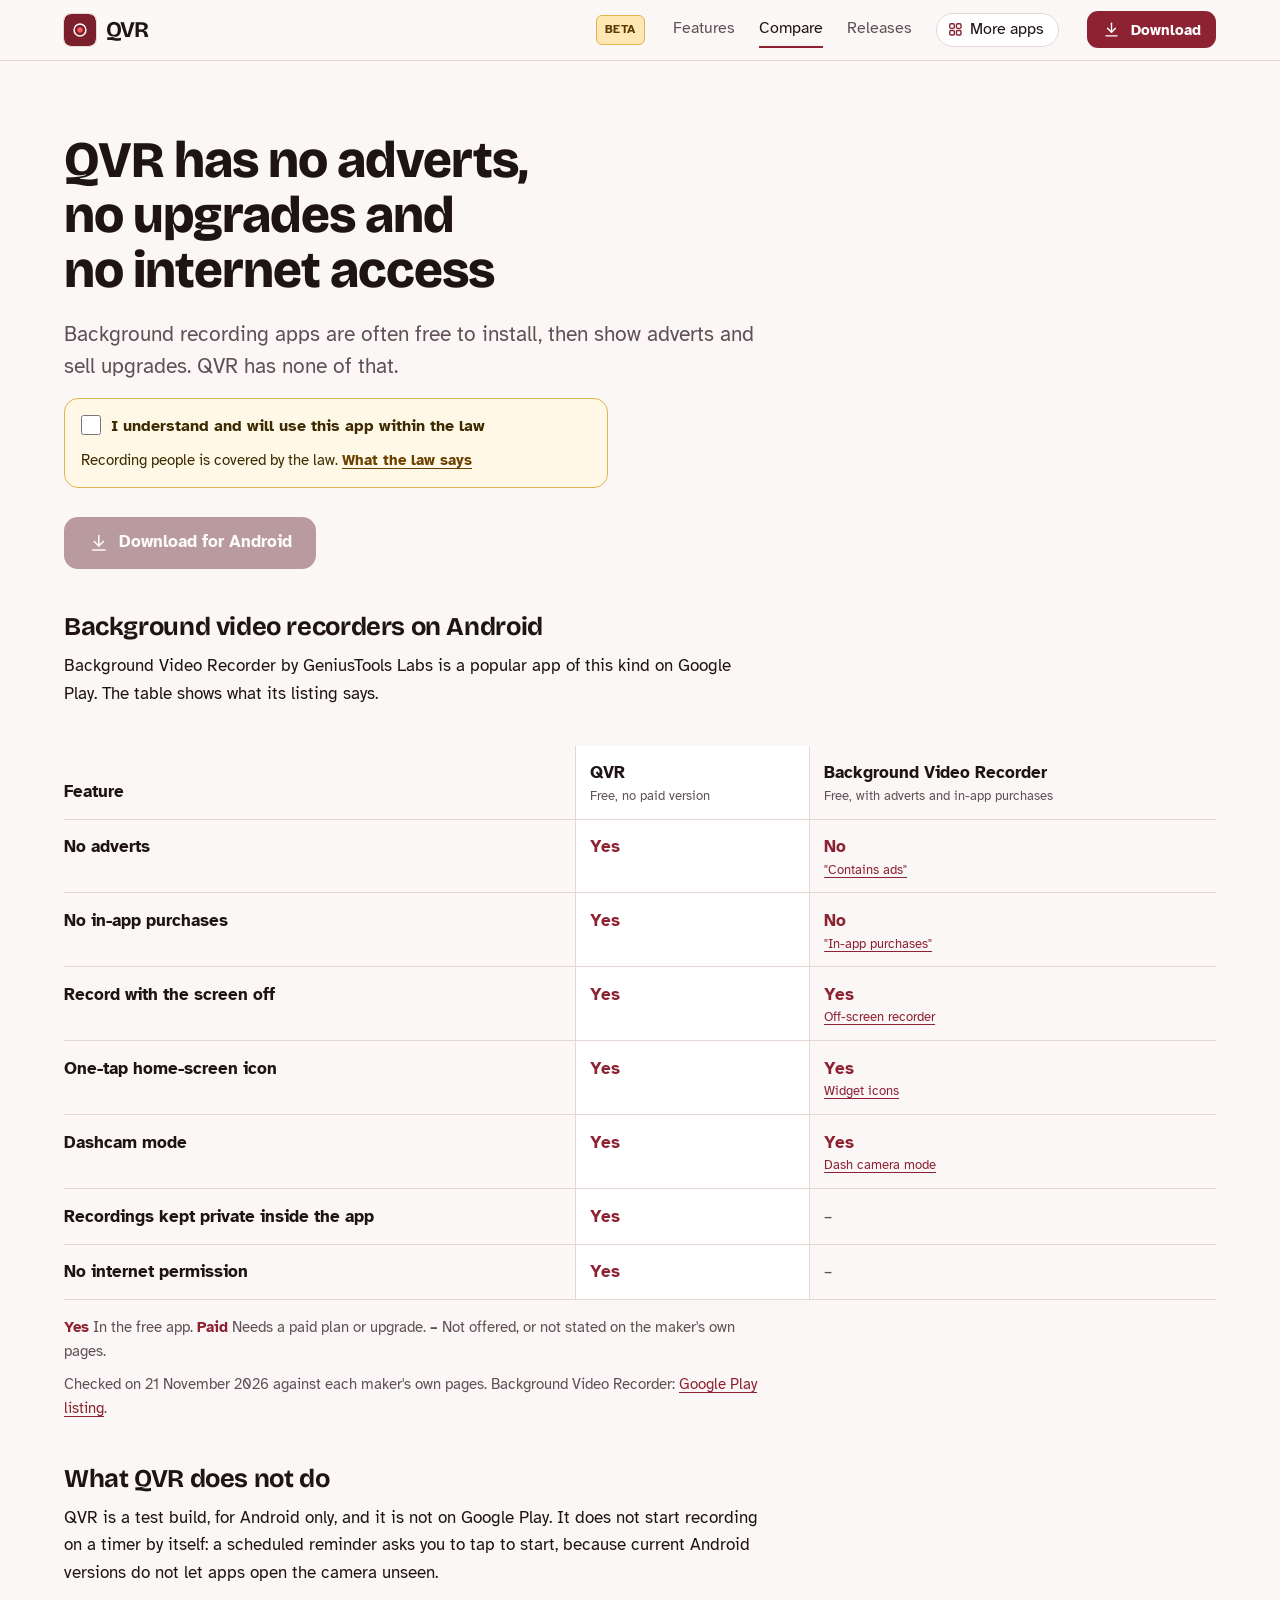
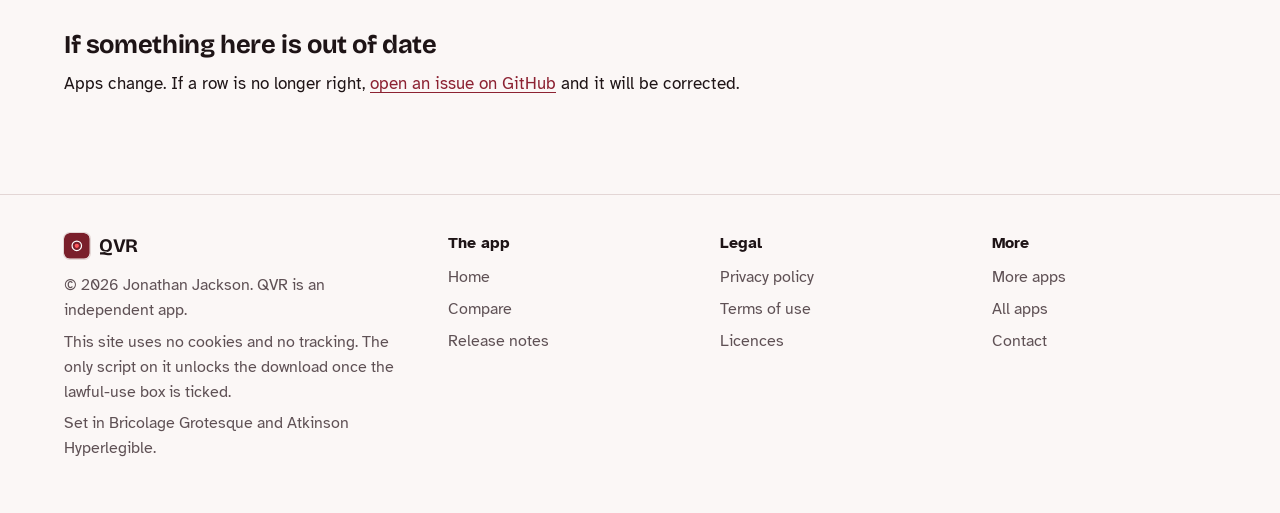
==== compare.html @ 45b063f7 "Add the website" ====
<!DOCTYPE html>
<html lang="en-GB">
<head>
<meta charset="utf-8">
<meta name="viewport" content="width=device-width, initial-scale=1">
<title>QVR compared with Background Video Recorder</title>
<meta name="description" content="How QVR compares with Background Video Recorder, row by row, with each claim linked to its Google Play listing.">
<meta name="author" content="Jonathan Jackson">
<link rel="canonical" href="https://customgpter.github.io/qvr/compare.html">
<meta name="theme-color" content="#fbf7f6" media="(prefers-color-scheme: light)">
<meta name="theme-color" content="#120b0d" media="(prefers-color-scheme: dark)">
<meta property="og:type" content="website">
<meta property="og:site_name" content="QVR">
<meta property="og:title" content="QVR compared with Background Video Recorder">
<meta property="og:description" content="How QVR compares with Background Video Recorder, row by row, with each claim linked to its Google Play listing.">
<meta property="og:url" content="https://customgpter.github.io/qvr/compare.html">
<meta property="og:image" content="https://customgpter.github.io/qvr/assets/og.png">
<meta property="og:image:width" content="1200">
<meta property="og:image:height" content="630">
<meta property="og:image:alt" content="QVR&#x27;s main screen, ready to record with the back camera at 1080p">
<meta property="og:locale" content="en_GB">
<meta name="twitter:card" content="summary_large_image">
<link rel="icon" href="./assets/favicon.svg" type="image/svg+xml">
<link rel="apple-touch-icon" href="./assets/apple-touch-icon.png">
<link rel="preload" href="./assets/fonts/bricolage-grotesque-latin.woff2" as="font" type="font/woff2" crossorigin>
<link rel="preload" href="./assets/fonts/atkinson-hyperlegible-latin-400-normal.woff2" as="font" type="font/woff2" crossorigin>
<link rel="stylesheet" href="./assets/site.css?v=1">
<link rel="stylesheet" href="./assets/house.css?v=1">
<link rel="stylesheet" href="./assets/apps-list.css?v=1">
<script src="./assets/apps-list.js?v=1" defer></script>
</head>
<body>
<a class="skip" href="#main">Skip to content</a>
<header class="masthead">
<div class="wrap">
<a class="brand" href="./" aria-label="QVR home"><svg viewBox="0 0 108 108" aria-hidden="true"><rect width="108" height="108" rx="24" fill="#7a1f2b"/><circle cx="54" cy="54" r="20" fill="none" stroke="#fff" stroke-width="5"/><circle cx="54" cy="54" r="9" fill="#ff5a5f"/></svg><span>QVR</span></a><span class="beta-tag">Beta</span>
<nav aria-label="Main"><ul><li><a href="./#features">Features</a></li><li><a href="./compare.html" aria-current="page">Compare</a></li><li><a href="./releases.html">Releases</a></li><li><a class="more-apps" href="./more-apps.html"><svg class="ico" viewBox="0 0 24 24" aria-hidden="true"><rect x="4" y="4" width="6.5" height="6.5" rx="1.6"/><rect x="13.5" y="4" width="6.5" height="6.5" rx="1.6"/><rect x="4" y="13.5" width="6.5" height="6.5" rx="1.6"/><rect x="13.5" y="13.5" width="6.5" height="6.5" rx="1.6"/></svg>More apps</a></li></ul></nav>
<a class="button small" href="./#download"><svg class="ico" viewBox="0 0 24 24" aria-hidden="true"><path d="M12 4v11"/><path d="M7 10.5l5 5 5-5"/><path d="M5 20h14"/></svg>Download</a>
</div>
</header>
<main id="main" class="doc">
<div class="wrap">
<div class="measure">
<h1>QVR has no adverts, no upgrades and no internet access</h1>
<p class="lede">Background recording apps are often free to install, then show adverts and sell upgrades. QVR has none of that.</p>
<div class="gate-scope"><div class="law-box" data-gate><label><input type="checkbox"> I understand and will use this app within the law</label><p>Recording people is covered by the law. <a href="terms.html#law">What the law says</a></p><noscript><p>Turn on JavaScript to tick the box and download.</p></noscript></div><p class="get"><a class="button" data-href="https://github.com/CustomGPTer/qvr/releases/download/v2.4.0-beta1/QVR.apk" aria-disabled="true" role="link" tabindex="-1"><svg class="ico" viewBox="0 0 24 24" aria-hidden="true"><path d="M12 4v11"/><path d="M7 10.5l5 5 5-5"/><path d="M5 20h14"/></svg>Download for Android</a></p></div>
<h2 id="table">Background video recorders on Android</h2>
<p>Background Video Recorder by GeniusTools Labs is a popular app of this kind on Google Play. The table shows what its listing says.</p>
</div>
<div class="scroll">
<table class="cmp">
<thead><tr><th scope="col">Feature</th><th scope="col" class="ours">QVR<small>Free, no paid version</small></th><th scope="col">Background Video Recorder<small>Free, with adverts and in-app purchases</small></th></tr></thead>
<tbody>
<tr><th scope="row">No adverts</th><td class="yes ours"><span class="app">QVR</span><span class="v">Yes</span></td><td class="pay"><span class="app">Background Video Recorder</span><span class="v">No<small><a href="https://play.google.com/store/apps/details?id=com.backgroundvideorecorder.videosnapshorts&hl=en">"Contains ads"</a></small></span></td></tr>
<tr><th scope="row">No in-app purchases</th><td class="yes ours"><span class="app">QVR</span><span class="v">Yes</span></td><td class="pay"><span class="app">Background Video Recorder</span><span class="v">No<small><a href="https://play.google.com/store/apps/details?id=com.backgroundvideorecorder.videosnapshorts&hl=en">"In-app purchases"</a></small></span></td></tr>
<tr><th scope="row">Record with the screen off</th><td class="yes ours"><span class="app">QVR</span><span class="v">Yes</span></td><td class="yes"><span class="app">Background Video Recorder</span><span class="v">Yes<small><a href="https://play.google.com/store/apps/details?id=com.backgroundvideorecorder.videosnapshorts&hl=en">Off-screen recorder</a></small></span></td></tr>
<tr><th scope="row">One-tap home-screen icon</th><td class="yes ours"><span class="app">QVR</span><span class="v">Yes</span></td><td class="yes"><span class="app">Background Video Recorder</span><span class="v">Yes<small><a href="https://play.google.com/store/apps/details?id=com.backgroundvideorecorder.videosnapshorts&hl=en">Widget icons</a></small></span></td></tr>
<tr><th scope="row">Dashcam mode</th><td class="yes ours"><span class="app">QVR</span><span class="v">Yes</span></td><td class="yes"><span class="app">Background Video Recorder</span><span class="v">Yes<small><a href="https://play.google.com/store/apps/details?id=com.backgroundvideorecorder.videosnapshorts&hl=en">Dash camera mode</a></small></span></td></tr>
<tr><th scope="row">Recordings kept private inside the app</th><td class="yes ours"><span class="app">QVR</span><span class="v">Yes</span></td><td class="na"><span class="app">Background Video Recorder</span><span class="v">&ndash;</span></td></tr>
<tr><th scope="row">No internet permission</th><td class="yes ours"><span class="app">QVR</span><span class="v">Yes</span></td><td class="na"><span class="app">Background Video Recorder</span><span class="v">&ndash;</span></td></tr>
</tbody>
</table>
</div>
<div class="measure">
<p class="key"><strong class="yes">Yes</strong> In the free app. <strong class="pay">Paid</strong> Needs a paid plan or upgrade. <strong>&ndash;</strong> Not offered, or not stated on the maker's own pages.</p>
<p class="key">Checked on 21 November 2026 against each maker's own pages. Background Video Recorder: <a href="https://play.google.com/store/apps/details?id=com.backgroundvideorecorder.videosnapshorts&hl=en">Google Play listing</a>.</p>
<h2>What QVR does not do</h2><p>QVR is a test build, for Android only, and it is not on Google Play. It does not start recording on a timer by itself: a scheduled reminder asks you to tap to start, because current Android versions do not let apps open the camera unseen.</p>
<h2 id="wrong">If something here is out of date</h2>
<p>Apps change. If a row is no longer right, <a href="https://github.com/CustomGPTer/qvr/issues">open an issue on GitHub</a> and it will be corrected.</p>
</div>
</div>
</main>
<footer class="colophon">
<div class="wrap">
<div>
<a class="brand" href="./" aria-label="QVR home"><svg viewBox="0 0 108 108" aria-hidden="true"><rect width="108" height="108" rx="24" fill="#7a1f2b"/><circle cx="54" cy="54" r="20" fill="none" stroke="#fff" stroke-width="5"/><circle cx="54" cy="54" r="9" fill="#ff5a5f"/></svg><span>QVR</span></a>
<p>&copy; 2026 Jonathan Jackson. QVR is an independent app.</p>
<p>This site uses no cookies and no tracking. The only script on it unlocks the download once the lawful-use box is ticked.</p>
<p>Set in Bricolage Grotesque and Atkinson Hyperlegible.</p>
</div>
<nav aria-label="The app"><h2>The app</h2><ul>
<li><a href="./">Home</a></li>
<li><a href="./compare.html">Compare</a></li>
<li><a href="./releases.html">Release notes</a></li>

</ul></nav>
<nav aria-label="Legal"><h2>Legal</h2><ul>
<li><a href="./privacy.html">Privacy policy</a></li>
<li><a href="./terms.html">Terms of use</a></li>
<li><a href="./licences.html">Licences</a></li>
</ul></nav>
<nav aria-label="More"><h2>More</h2><ul>
<li><a href="./more-apps.html">More apps</a></li>
<li><a href="https://customgpter.github.io/">All apps</a></li>
<li><a href="https://github.com/CustomGPTer/qvr/issues">Contact</a></li>
</ul></nav>
</div>
</footer>
</body>
</html>
---- assets/site.css ----
@font-face{font-family:"Bricolage Grotesque";src:url("fonts/bricolage-grotesque-latin.woff2") format("woff2");font-weight:200 800;font-style:normal;font-display:swap}
@font-face{font-family:"Atkinson Hyperlegible";src:url("fonts/atkinson-hyperlegible-latin-400-normal.woff2") format("woff2");font-weight:400;font-style:normal;font-display:swap}
@font-face{font-family:"Atkinson Hyperlegible";src:url("fonts/atkinson-hyperlegible-latin-700-normal.woff2") format("woff2");font-weight:700;font-style:normal;font-display:swap}

/* Daylight page, night-time camera. The lamp colour is kept for the one thing to press and for what the camera has seen. */
:root{
  --page:#f2f5f9; --panel:#ffffff; --raised:#e8edf3; --ink:#0d1a2b; --soft:#465468; --rule:#d2dae4;
  --accent:#0a6a55; --accent-ink:#ffffff; --warn:#8a5200; --rec:#d3302f;
  --lamp:#ffb347; --lamp-ink:#231400; --lamp-text:#8a5200;
  --night:#09111e; --night-2:#111d30; --night-3:#1a2a43; --night-ink:#eaf0f8; --night-soft:#9fb0c7; --night-rule:#24364f; --iris:#55d6ab;
  --display:"Bricolage Grotesque","Atkinson Hyperlegible",system-ui,sans-serif;
  --sans:"Atkinson Hyperlegible",system-ui,-apple-system,"Segoe UI",Roboto,sans-serif;
  --mono:ui-monospace,SFMono-Regular,Menlo,Consolas,"Liberation Mono",monospace;
  color-scheme:light dark;
}
@media (prefers-color-scheme:dark){
  :root{--page:#0a111b; --panel:#111a27; --raised:#182434; --ink:#e9eef5; --soft:#a0aec0; --rule:#243247;
    --accent:#55d6ab; --accent-ink:#00281d; --warn:#ffb347; --rec:#ff6163; --lamp-text:#ffb347}
}

*,*::before,*::after{box-sizing:border-box}
html{-webkit-text-size-adjust:100%;scroll-behavior:smooth;scroll-padding-top:5.5rem}
@media (prefers-reduced-motion:reduce){html{scroll-behavior:auto}}
body{margin:0;background:var(--page);color:var(--ink);font:400 1.0625rem/1.62 var(--sans);text-rendering:optimizeLegibility;-webkit-font-smoothing:antialiased}
img,svg{max-width:100%;display:block}
a{color:var(--accent);text-decoration-thickness:.07em;text-underline-offset:.2em}
a:hover{text-decoration-thickness:.13em}
:focus-visible{outline:3px solid var(--lamp);outline-offset:3px;border-radius:6px}
code{font:.9em/1 var(--mono);overflow-wrap:anywhere}
h1,h2,h3{font-family:var(--display);font-weight:700;letter-spacing:-.015em;line-height:1.08;margin:0;text-wrap:balance}
p{margin:0 0 1rem}
.skip{position:absolute;left:-999px;top:0;background:var(--ink);color:var(--page);padding:.6rem 1rem;z-index:30;border-radius:0 0 8px 0}
.skip:focus{left:0}
.sr{position:absolute;width:1px;height:1px;overflow:hidden;clip-path:inset(50%);white-space:nowrap}
.wrap{width:min(72rem,100% - 2.5rem);margin-inline:auto}
.measure{max-width:44rem}
.ico{width:1.25em;height:1.25em;flex:none;fill:none;stroke:currentColor;stroke-width:1.75;stroke-linecap:round;stroke-linejoin:round}

/* ---------- masthead */
.masthead{position:sticky;top:0;z-index:20;background:color-mix(in srgb,var(--page) 88%,transparent);-webkit-backdrop-filter:blur(14px) saturate(1.3);backdrop-filter:blur(14px) saturate(1.3);border-bottom:1px solid var(--rule)}
.masthead .wrap{display:flex;flex-wrap:wrap;align-items:center;gap:.35rem 1.75rem;padding-block:.7rem}
.brand{display:inline-flex;align-items:center;gap:.6rem;font:700 1.4rem/1 var(--display);letter-spacing:-.03em;color:var(--ink);text-decoration:none;margin-right:auto}
.brand svg{width:2rem;height:2rem;flex:none;border-radius:.5rem;box-shadow:0 0 0 1px var(--rule)}
.masthead nav ul{display:flex;flex-wrap:wrap;align-items:center;gap:.15rem 1.5rem;list-style:none;margin:0;padding:0;font-size:1rem;line-height:1.3}
.masthead nav a{display:inline-flex;align-items:center;gap:.4rem;color:var(--soft);text-decoration:none;padding-block:.45rem;border-bottom:2px solid transparent}
.masthead nav a:hover{color:var(--ink)}
.masthead nav a[aria-current="page"]{color:var(--ink);border-bottom-color:var(--lamp)}
.masthead nav a.more-apps{color:var(--ink);border:1px solid var(--rule);border-radius:999px;padding:.34rem .85rem .34rem .65rem;background:var(--panel)}
.masthead nav a.more-apps .ico{width:1.05em;height:1.05em;color:var(--accent);stroke-width:2}
.masthead nav a.more-apps:hover,.masthead nav a.more-apps[aria-current="page"]{border-color:var(--accent)}
.button{display:inline-flex;align-items:center;gap:.6rem;background:var(--lamp);color:var(--lamp-ink);font:700 1.08rem/1.2 var(--sans);text-decoration:none;padding:.95rem 1.5rem;border-radius:14px;box-shadow:0 1px 0 rgba(255,255,255,.45) inset,0 12px 24px -14px rgba(138,82,0,.9)}
.button:hover{background:#ffc56e}
.button:active{transform:translateY(1px)}
.button.small{font-size:.95rem;padding:.55rem .95rem;border-radius:11px;box-shadow:none}
.button.quiet{background:none;box-shadow:none;border:1px solid var(--rule);color:var(--ink)}
.button.quiet:hover{border-color:var(--ink);background:none}
@media (max-width:52rem){
  .masthead nav{order:3;flex:1 0 100%}
  .masthead nav ul{gap:.1rem .85rem;font-size:.95rem}
  .masthead nav .wide{display:none}
}
@media (max-width:24rem){.masthead nav a.more-apps .ico{display:none}.masthead nav a.more-apps{padding-inline:.7rem}}

/* ---------- hero */
.hero{padding-block:clamp(2.2rem,6vw,4.75rem) clamp(2.5rem,6vw,4.5rem);overflow:hidden}
.hero-grid{display:grid;gap:clamp(2.25rem,5vw,4rem);align-items:center}
@media (min-width:62rem){.hero-grid{grid-template-columns:minmax(0,11fr) minmax(0,10fr)}}
.hero h1{font-size:clamp(2.6rem,6vw,4.25rem);font-weight:800;line-height:1;letter-spacing:-.022em;margin-bottom:1.5rem}
.lede{font-size:clamp(1.14rem,2vw,1.3rem);line-height:1.55;color:var(--soft);margin:0 0 1rem;max-width:34rem}
.get{display:flex;flex-wrap:wrap;align-items:center;gap:.9rem 1.5rem;margin:1.8rem 0 1.1rem}
.get .aside{font-weight:700;color:var(--ink)}
.facts{font-size:.98rem;line-height:1.5;color:var(--soft);margin:0 0 .5rem;max-width:36rem}
.pills{display:flex;flex-wrap:wrap;gap:.45rem;list-style:none;margin:0 0 1rem;padding:0;font-size:.95rem}
.pills li{border:1px solid var(--rule);border-radius:999px;padding:.22rem .8rem;background:var(--panel);color:var(--soft)}

/* the monitor: the camera's view, the day beneath it, and the alert it sends */
.monitor{position:relative;max-width:36rem;margin-inline:auto;width:100%;padding-bottom:3.1rem}
@media (min-width:62rem){.monitor{margin-inline:auto 0}}
.screen{position:relative;background:var(--night);border-radius:22px;padding:.6rem;box-shadow:0 0 0 1px var(--night-rule),0 30px 60px -30px rgba(9,17,30,.75)}
.cam{position:relative;border-radius:15px;overflow:hidden;aspect-ratio:16/10;background:#0b1626}
.cam svg{width:100%;height:100%}
.cam text{font:700 15px var(--sans);fill:#231400}
.hud{position:absolute;display:inline-flex;align-items:center;gap:.4rem;font:700 .76rem/1 var(--sans);color:var(--night-ink);background:rgba(6,12,22,.62);border-radius:999px;padding:.38rem .65rem;letter-spacing:.01em}
.hud i{width:.5rem;height:.5rem;border-radius:50%;background:var(--iris)}
.hud.watching{left:.7rem;top:.7rem}
.hud.rec{right:.7rem;top:.7rem}
.hud.rec i{background:#ff5a5c}
.hud.stamp{left:.7rem;bottom:.7rem;font:400 .74rem/1 var(--mono);border-radius:6px;color:#d5deea}
.hud.place{right:.7rem;bottom:.7rem;border-radius:6px;font-weight:400;color:#d5deea}
.day{padding:.85rem .55rem 2rem;color:var(--night-soft);font-size:.8rem;line-height:1.2}
.day-head{display:flex;justify-content:space-between;margin-bottom:.6rem}
.day-head b{color:var(--night-ink)}
.track{position:relative;height:1.5rem;border-radius:7px;background:repeating-linear-gradient(90deg,var(--night-3) 0 1px,transparent 1px calc(100% / 24)),var(--night-2);box-shadow:inset 0 0 0 1px var(--night-rule)}
.ev{position:absolute;top:3px;bottom:3px;width:max(5px,1.1%);border-radius:3px;background:var(--iris);left:var(--at)}
.ev.seen{background:var(--lamp)}
.now{position:absolute;top:-4px;bottom:-4px;left:var(--at);width:2px;background:var(--night-ink);border-radius:2px}
.hours{display:flex;justify-content:space-between;margin-top:.4rem;font-size:.72rem}
.alert{position:absolute;right:-.4rem;bottom:0;display:flex;align-items:center;gap:.75rem;width:min(19rem,88%);background:var(--panel);color:var(--ink);border:1px solid var(--rule);border-radius:16px;padding:.65rem .8rem;box-shadow:0 18px 36px -18px rgba(9,17,30,.55)}
.alert .thumb{flex:none;width:3.1rem;height:3.1rem;border-radius:10px;background:linear-gradient(160deg,#16263d,#0b1626);position:relative;overflow:hidden}
.alert .thumb::before{content:"";position:absolute;left:50%;bottom:0;width:38%;height:62%;translate:-50% 0;border-radius:40% 40% 0 0;background:#6f86a6}
.alert .thumb::after{content:"";position:absolute;left:50%;top:14%;width:26%;aspect-ratio:1;translate:-50% 0;border-radius:50%;background:#8ea4c2}
.alert b{display:block;font-size:.98rem;line-height:1.25}
.alert span{display:block;font-size:.86rem;color:var(--soft);line-height:1.3}
.alert .dot{flex:none;width:.6rem;height:.6rem;border-radius:50%;background:var(--lamp);margin-left:auto;box-shadow:0 0 0 4px color-mix(in srgb,var(--lamp) 25%,transparent)}
@media (max-width:26rem){.alert{right:0}}
@media (prefers-reduced-motion:no-preference){
  .cam .spill{animation:vg-in .9s ease-out .25s both}
  .cam .who{animation:vg-step .9s cubic-bezier(.2,.8,.25,1) .9s both}
  .cam .mark{animation:vg-lock .45s cubic-bezier(.3,1.4,.5,1) 1.7s both;transform-box:fill-box;transform-origin:center}
  .hud.rec{animation:vg-in .3s ease-out 2.05s both}
  .hud.rec i{animation:vg-blink 1.2s steps(2,jump-none) 2.3s 4}
  .ev.seen,.now{animation:vg-pop .4s cubic-bezier(.3,1.5,.5,1) 2.4s both}
  .alert{animation:vg-rise .6s cubic-bezier(.2,.8,.25,1) 2.9s both}
  @keyframes vg-in{from{opacity:0}to{opacity:1}}
  @keyframes vg-step{from{opacity:0;transform:translateX(18px)}to{opacity:1;transform:none}}
  @keyframes vg-lock{from{opacity:0;transform:scale(1.12)}to{opacity:1;transform:none}}
  @keyframes vg-blink{from{opacity:1}to{opacity:.25}}
  @keyframes vg-pop{from{opacity:0;transform:scaleY(.2)}to{opacity:1;transform:none}}
  @keyframes vg-rise{from{opacity:0;transform:translateY(14px)}to{opacity:1;transform:none}}
}

/* ---------- sections */
section{padding-block:clamp(3rem,7vw,5.5rem)}
section + section{border-top:1px solid var(--rule)}
h2{font-size:clamp(1.8rem,3.6vw,2.6rem);margin-bottom:.9rem}
h3{font:700 1.1rem/1.3 var(--sans);letter-spacing:0;margin:0 0 .3rem}
.intro{color:var(--soft);max-width:40rem;margin-bottom:2.2rem;font-size:1.1rem}

.promises{padding-block:0;border-block:1px solid var(--rule);background:var(--panel)}
.promises ul{list-style:none;margin:0;padding:0;display:grid;grid-template-columns:repeat(auto-fit,minmax(min(100%,14rem),1fr))}
.promises li{display:flex;gap:.8rem;align-items:flex-start;padding:1.4rem 1.5rem 1.4rem 0}
.promises .ico{width:1.6rem;height:1.6rem;color:var(--accent);margin-top:.1rem}
.promises b{display:block;line-height:1.3}
.promises span{color:var(--soft);font-size:.96rem;line-height:1.45;display:block}
.hero + .promises{border-top:1px solid var(--rule)}

.steps{list-style:none;counter-reset:s;margin:0;padding:0;display:grid;gap:1.25rem}
@media (min-width:52rem){.steps{grid-template-columns:repeat(3,minmax(0,1fr))}}
.steps li{counter-increment:s;background:var(--panel);border:1px solid var(--rule);border-radius:18px;padding:1.4rem 1.4rem 1.5rem}
.steps li::before{content:counter(s);display:grid;place-items:center;width:2rem;height:2rem;border-radius:50%;background:var(--ink);color:var(--page);font:700 1rem/1 var(--display);margin-bottom:1rem}
.steps p{margin:0;color:var(--soft)}

.notices{display:grid;gap:1.25rem}
@media (min-width:52rem){.notices{grid-template-columns:repeat(2,minmax(0,1fr))}}
.sense{background:var(--night);color:var(--night-ink);border-radius:20px;padding:1.5rem 1.5rem 1.6rem;box-shadow:0 0 0 1px var(--night-rule)}
.sense h3{font:700 1.35rem/1.2 var(--display);letter-spacing:-.02em;margin-bottom:.35rem}
.sense p{color:var(--night-soft);margin-bottom:1.1rem}
.chips{display:flex;flex-wrap:wrap;gap:.5rem;list-style:none;margin:0;padding:0}
.chips li{display:inline-flex;align-items:center;gap:.45rem;border:1px solid var(--night-rule);background:var(--night-2);border-radius:10px;padding:.42rem .75rem .42rem .6rem;font-size:.98rem;line-height:1.2}
.chips .ico{color:var(--lamp)}

.groups{display:grid;gap:0}
.group{display:grid;gap:.4rem 3rem;padding-block:1.6rem;border-top:1px solid var(--rule)}
.group:last-child{border-bottom:1px solid var(--rule)}
@media (min-width:56rem){.group{grid-template-columns:13rem minmax(0,1fr)}}
.group > h3{font:700 1.3rem/1.2 var(--display);letter-spacing:-.02em;color:var(--ink)}
.group dl{margin:0;display:grid;gap:1.1rem 2.5rem}
@media (min-width:40rem){.group dl{grid-template-columns:repeat(2,minmax(0,1fr))}}
.group dt{font-weight:700;line-height:1.35}
.group dd{margin:.2rem 0 0;color:var(--soft)}

.setups{display:grid;gap:1.25rem}
@media (min-width:52rem){.setups{grid-template-columns:repeat(2,minmax(0,1fr))}}
.setup{background:var(--panel);border:1px solid var(--rule);border-radius:20px;padding:1.5rem}
.setup h3{font:700 1.35rem/1.2 var(--display);letter-spacing:-.02em;margin-bottom:.9rem}
.setup .kit{display:flex;align-items:center;gap:.6rem;color:var(--soft);font-size:.95rem;margin-bottom:1rem}
.setup .kit .ico{width:1.9rem;height:1.9rem;color:var(--ink);stroke-width:1.5}
.setup .kit .to{width:1.2rem;height:1.2rem;color:var(--soft)}
.ticks{list-style:none;margin:0;padding:0;display:grid;gap:.5rem}
.ticks li{position:relative;padding-left:1.7rem;color:var(--soft)}
.ticks li::before{content:"";position:absolute;left:.15rem;top:.42em;width:.75rem;height:.42rem;border-left:2.5px solid var(--accent);border-bottom:2.5px solid var(--accent);rotate:-45deg}

.modes{list-style:none;margin:0;padding:0;display:grid;gap:1.25rem}
@media (min-width:52rem){.modes{grid-template-columns:repeat(3,minmax(0,1fr))}}
.modes li{border-top:3px solid var(--ink);padding-top:1rem}
.modes p{color:var(--soft);margin:0}

.scroll{overflow-x:auto}
table{width:100%;border-collapse:collapse}
th,td{text-align:left;vertical-align:top;padding:.85rem 1.2rem .85rem 0;border-top:1px solid var(--rule)}
thead th{border-top:0;color:var(--soft);font-weight:400;padding-top:0}
tbody th{font-weight:700;min-width:11rem}
tr:last-child>*{border-bottom:1px solid var(--rule)}
.after-table{margin-top:1.5rem}
/* On a phone a table becomes a stack: the row's name, then its cells side by side. */
@media (max-width:40rem){
  table:not(.cmp),table:not(.cmp) thead,table:not(.cmp) tbody{display:block}
  table:not(.cmp) tr{display:flex;flex-wrap:wrap;gap:.3rem 1.1rem;padding:.9rem 0;border-top:1px solid var(--rule)}
  table:not(.cmp) thead tr{border-top:0;padding-top:0}
  table:not(.cmp) tbody tr:last-child{border-bottom:1px solid var(--rule)}
  table:not(.cmp) th,table:not(.cmp) td{display:block;border:0;padding:0;flex:1 1 0;min-width:0;overflow-wrap:break-word}
  table:not(.cmp) tr>:first-child{flex:0 0 100%;min-width:0}
}

.plain{list-style:none;margin:0;padding:0;display:grid;gap:1.6rem 3rem}
@media (min-width:52rem){.plain{grid-template-columns:repeat(3,minmax(0,1fr))}}
.plain p{color:var(--soft);margin:0}

.faq{display:grid;gap:0 3rem;align-items:start}
@media (min-width:56rem){.faq{grid-template-columns:repeat(2,minmax(0,1fr))}}
.faq details{border-top:1px solid var(--rule);padding:.15rem 0}
.faq summary{cursor:pointer;list-style:none;display:flex;align-items:flex-start;justify-content:space-between;gap:1rem;font-weight:700;padding:.85rem 0;line-height:1.35}
.faq summary::-webkit-details-marker{display:none}
.faq summary::after{content:"";flex:none;width:.6rem;height:.6rem;margin:.3rem .25rem 0 0;border-right:2px solid var(--soft);border-bottom:2px solid var(--soft);rotate:45deg;transition:rotate .15s}
.faq details[open] summary::after{rotate:-135deg;margin-top:.55rem}
.faq details p{color:var(--soft);margin:0 0 1.1rem;max-width:36rem}
@media (prefers-reduced-motion:reduce){.faq summary::after{transition:none}}

.closing{background:var(--night);color:var(--night-ink);border-top:0}
.closing .wrap{display:grid;gap:1.5rem 3rem;align-items:center}
@media (min-width:52rem){.closing .wrap{grid-template-columns:minmax(0,1fr) auto}}
.closing h2{margin-bottom:.5rem}
.closing p{color:var(--night-soft);margin:0;max-width:36rem}
.closing a:not(.button){color:var(--iris)}
section + .closing{border-top:0}

/* ---------- document pages */
.doc{padding-block:clamp(2.5rem,6vw,4.5rem) clamp(3rem,7vw,5rem)}
.doc h1{font-size:clamp(2.2rem,5vw,3.2rem);font-weight:800;letter-spacing:-.02em;margin-bottom:1.2rem}
.doc .lede{max-width:none}
.doc h2{font-size:1.6rem;margin-top:2.8rem;margin-bottom:.7rem;scroll-margin-top:5.5rem}
.doc h3{margin-top:1.6rem}
.doc ul{padding-left:1.25rem;margin:0 0 1rem}
.doc li{margin:.4rem 0}
.doc a{overflow-wrap:anywhere}
.contents{border-block:1px solid var(--rule);padding-block:1rem;margin-block:2rem}
.contents ul{list-style:none;margin:.4rem 0 0;padding:0;columns:2 14rem;column-gap:2rem}
.contents li{margin:.2rem 0;break-inside:avoid}
.note{border-left:3px solid var(--lamp);padding:.2rem 0 .2rem 1.1rem;color:var(--soft)}
.key{font-size:.95rem;line-height:1.55;color:var(--soft);margin:0 0 .6rem}
.sum{font-size:.95rem;overflow-wrap:anywhere}

/* ---------- compare */
.cmp{min-width:44rem;margin:1.4rem 0 1rem}
.cmp th,.cmp td{padding:.85rem .9rem}
.cmp thead th{color:var(--ink);font-weight:700;vertical-align:bottom;padding-top:.85rem}
.cmp small{display:block;font-weight:400;font-size:.84rem;line-height:1.35;color:var(--soft)}
.cmp tbody th{min-width:13rem;padding-left:0}
.cmp thead th:first-child{padding-left:0}
.cmp .ours{background:var(--panel);box-shadow:inset 1px 0 var(--rule),inset -1px 0 var(--rule)}
.yes{color:var(--accent);font-weight:700}
.pay{color:var(--lamp-text);font-weight:700}
.na{color:var(--soft)}
.cmp .app{display:none}
@media (max-width:54rem){
  .cmp{min-width:0}
  .cmp thead{position:absolute;width:1px;height:1px;overflow:hidden;clip-path:inset(50%)}
  .cmp tbody,.cmp tr,.cmp th,.cmp td{display:block}
  .cmp tr{padding:1rem 0;border-top:1px solid var(--rule)}
  .cmp th,.cmp td{border:0;padding:0}
  .cmp tbody th{min-width:0;margin-bottom:.55rem}
  .cmp td{display:grid;grid-template-columns:7.5rem 1fr;gap:.75rem;padding:.22rem 0}
  .cmp .app{display:block;font-weight:400;color:var(--soft)}
  .cmp .ours{background:none;box-shadow:none}
  .cmp .ours .app{color:var(--ink);font-weight:700}
}

/* ---------- release notes */
.release{border-top:1px solid var(--rule);margin-top:2.4rem;padding-top:1.9rem;scroll-margin-top:5.5rem}
.doc .release h2{margin-top:0}
.contents + .release{border-top:0;margin-top:0;padding-top:.4rem}
.ver{font-weight:700;font-size:.95rem;color:var(--lamp-text);margin:0 0 .5rem}
.when{color:var(--soft);margin:-.2rem 0 .2rem}
.tag{display:inline-block;background:var(--accent);color:var(--accent-ink);border-radius:999px;font-weight:700;font-size:.8rem;padding:.08rem .6rem;margin-right:.6rem}
.doc .release h3{font-size:1rem;color:var(--ink);margin:1.3rem 0 .2rem}
.release ul{margin-bottom:0}

/* ---------- more apps */
.mapps{list-style:none;margin:2.2rem 0 0;padding:0;display:grid;gap:1.4rem}
@media (min-width:50rem){.mapps{grid-template-columns:repeat(2,minmax(0,1fr))}}
.doc .mapps{padding-left:0}
.doc .mapp{margin:0}
.mapp{display:flex;flex-direction:column;background:var(--panel);border:1px solid var(--rule);border-radius:20px;overflow:hidden}
.mapp-cover{position:relative;height:6.5rem;background:linear-gradient(135deg,var(--b),var(--b2));overflow:hidden}
.mapp-cover svg{position:absolute;right:-1.2rem;top:-1.6rem;width:11rem;height:11rem;max-width:none;opacity:.22}
.mapp-body{display:flex;flex-direction:column;flex:1;padding:0 1.4rem 1.4rem}
.mapp-icon{width:4.25rem;height:4.25rem;border-radius:1rem;margin-top:-2.1rem;position:relative;box-shadow:0 0 0 4px var(--panel)}
.mapp h2{font-size:1.6rem;margin:.85rem 0 .1rem}
.mapp-kind{color:var(--soft);margin:0 0 .7rem}
.mapp-say{margin:0 0 1.1rem}
.mapp-go{display:flex;flex-wrap:wrap;align-items:center;gap:.7rem 1.3rem;margin:auto 0 0}
.mapp-go .button{padding:.75rem 1.15rem;font-size:1rem;border-radius:12px}
.mapp-site{font-weight:700}
.mapp-needs{font-size:.9rem;color:var(--soft);margin:.9rem 0 0}

/* ---------- colophon */
.colophon{border-top:1px solid var(--rule);color:var(--soft);font-size:.98rem;line-height:1.6}
.colophon .wrap{display:grid;gap:2rem 3rem;padding-block:2.4rem 2.8rem}
@media (min-width:52rem){.colophon .wrap{grid-template-columns:minmax(0,1.5fr) repeat(3,minmax(0,1fr))}}
.colophon p{margin:0 0 .4rem;max-width:26rem}
.colophon .brand{font-size:1.2rem;margin-bottom:.9rem}
.colophon .brand svg{width:1.6rem;height:1.6rem}
.colophon h2{font:700 .98rem/1.3 var(--sans);letter-spacing:0;color:var(--ink);margin:0 0 .5rem}
.colophon ul{list-style:none;margin:0;padding:0}
.colophon li a{display:inline-block;padding-block:.22rem;color:var(--soft);text-decoration:none}
.colophon li a:hover{color:var(--ink);text-decoration:underline}
---- assets/house.css ----
:root{--page:#fbf7f6;--panel:#ffffff;--raised:#f2ebe9;--ink:#1e1416;--soft:#5f5155;--rule:#e3d6d5;--accent:#8c2232;--accent-ink:#ffffff;--lamp:#8c2232;--lamp-ink:#ffffff;--lamp-text:#8c2232}
@media (prefers-color-scheme:dark){:root{--page:#120b0d;--panel:#1d1416;--raised:#271b1e;--ink:#f4ecec;--soft:#bfadb0;--rule:#3a2a2e;--accent:#ff8a95;--accent-ink:#2a0a0f;--lamp:#ff8a95;--lamp-ink:#2a0a0f;--lamp-text:#ff8a95}}
/* House additions: phone frames, the screens gallery, the lawful-use box and test-build labels. */
.brand svg{border-radius:22%}
.hero-phone{display:flex;justify-content:center}
.phone{position:relative;width:min(100%,19rem);aspect-ratio:393/852;padding:.55rem;border-radius:2.6rem;background:#0b0d12;box-shadow:0 0 0 1px rgba(255,255,255,.06) inset,0 1px 0 rgba(255,255,255,.12) inset,0 30px 60px -28px rgba(10,20,40,.55),0 12px 24px -12px rgba(10,20,40,.35)}
.phone img{display:block;width:100%;height:100%;object-fit:cover;object-position:top;border-radius:2.1rem;background:#111}
.gallery{display:flex;gap:clamp(1rem,3vw,1.75rem);overflow-x:auto;scroll-snap-type:x mandatory;padding:.5rem .25rem 1.25rem;margin:1.75rem -.25rem 0;scrollbar-width:thin;overscroll-behavior-x:contain}
.gallery:focus-visible{outline-offset:6px}
.shot{flex:0 0 auto;width:min(72vw,15.5rem);margin:0;scroll-snap-align:start}
.shot .phone{width:100%;border-radius:2.2rem;padding:.45rem}
.shot .phone img{border-radius:1.8rem}
.shot .shot figcaption{margin:.85rem .2rem 0;font-size:.98rem;line-height:1.4;color:var(--soft)}
.gate-scope{margin:0 0 .25rem}
.law-box{margin:0 0 1rem;padding:.9rem 1rem;max-width:34rem;border:1px solid #e0b450;background:#fff8e6;color:#3d2a00;border-radius:14px}
.law-box label{display:flex;gap:.65rem;align-items:flex-start;font-weight:700;cursor:pointer;font-size:1.02rem}
.law-box input{width:1.25rem;height:1.25rem;margin:.12rem 0 0;flex:none;accent-color:#8a5200}
.law-box p{margin:.5rem 0 0;font-size:.95rem}
.law-box a{color:#6b4000;font-weight:700}
.gate-scope a[aria-disabled="true"]{opacity:.45;cursor:not-allowed;pointer-events:none;filter:grayscale(.4);box-shadow:none}
.law-band{background:var(--raised)}
.beta-tag{display:inline-block;margin-left:-.9rem;font-size:.72rem;font-weight:700;letter-spacing:.05em;text-transform:uppercase;padding:.3rem .5rem;border-radius:6px;background:#ffe7b3;color:#5c3b00;border:1px solid #e0b450}
.beta-note{max-width:34rem;padding:.8rem 1rem;border-radius:12px;background:#ffe7b3;color:#3d2a00;border:1px solid #e0b450}
.mapp-soon{display:inline-block;padding:.85rem 1.3rem;border:1px dashed var(--rule);border-radius:14px;color:var(--soft);font-weight:700}
code.sum{word-break:break-all}
@media (prefers-color-scheme:dark){
  .law-box,.beta-note{background:#2a2108;color:#ffe9b8;border-color:#7a5c14}
  .law-box a{color:#ffd27a}
  .law-box input{accent-color:#ffb347}
  .beta-tag{background:#4a3500;color:#ffe2a3;border-color:#8a6a1c}
  .phone{box-shadow:0 0 0 1px rgba(255,255,255,.1) inset,0 30px 60px -28px rgba(0,0,0,.8)}
}
@media (max-width:40rem){.hero-phone .phone{width:min(78%,17rem)}}
---- assets/apps-list.css ----
/* The full app list on More apps pages and the hub. Works alongside each site's own card styles. */
.mapps-jump{margin:1.8rem 0 0}
.mapps-jump ul{list-style:none;margin:0;padding:0;display:flex;flex-wrap:wrap;gap:.5rem}
.mapps-jump a{display:inline-block;padding:.45rem .85rem;border:1px solid var(--rule,#d2dae4);border-radius:999px;font-size:.95rem;font-weight:700;text-decoration:none;color:inherit;background:var(--panel,#fff)}
.mapps-jump a:hover,.mapps-jump a:focus-visible{border-color:currentColor}
.mapps-group{margin:2.6rem 0 0;scroll-margin-top:5rem}
.mapps-cat{font-size:1.45rem;margin:0;padding:0 0 .6rem;border-bottom:1px solid var(--rule,#d2dae4)}
.mapps-group .mapps{margin-top:1.4rem}
.mapp h3{font-size:1.5rem;line-height:1.2;margin:.85rem 0 .1rem;display:flex;flex-wrap:wrap;align-items:center;gap:.5rem}
.mapp-badge{display:inline-block;font-size:.75rem;font-weight:700;letter-spacing:.04em;text-transform:uppercase;line-height:1;padding:.35rem .55rem;border-radius:6px;vertical-align:middle}
.mapp-badge.beta{background:#ffe7b3;color:#5c3b00;border:1px solid #e0b450}
.mapp-badge.here{background:transparent;color:var(--soft,#465468);border:1px solid var(--rule,#d2dae4)}
.mapp-soon{display:inline-block;padding:.7rem 1.1rem;border:1px dashed var(--rule,#b9c4d1);border-radius:12px;color:var(--soft,#465468);font-weight:700}
.mapp-go .button.ghost{background:transparent;color:inherit;border:2px solid currentColor;box-shadow:none}
.mapp-also{font-size:.9rem;color:var(--soft,#465468);margin:.6rem 0 0}
.mapp-law{margin:0 0 1rem;padding:.8rem .9rem;border:1px solid #e0b450;background:#fff8e6;color:#3d2a00;border-radius:12px;font-size:.95rem}
.mapp-law label{display:flex;gap:.6rem;align-items:flex-start;font-weight:700;cursor:pointer}
.mapp-law input{width:1.2rem;height:1.2rem;margin:.1rem 0 0;flex:none;accent-color:#8a5200}
.mapp-law p{margin:.45rem 0 0}
.mapp-law a{color:#6b4000;font-weight:700}
.mapp a[aria-disabled="true"]{opacity:.45;cursor:not-allowed;pointer-events:none;filter:grayscale(.4)}
@media (prefers-color-scheme:dark){
  .mapp-badge.beta{background:#4a3500;color:#ffe2a3;border-color:#8a6a1c}
  .mapp-law{background:#2a2108;color:#ffe9b8;border-color:#7a5c14}
  .mapp-law a{color:#ffd27a}
  .mapp-law input{accent-color:#ffb347}
}
:where(.mapp a.button){display:inline-flex;align-items:center;gap:.5rem;padding:.75rem 1.15rem;border-radius:12px;background:var(--accent,#1f5fa8);color:var(--accent-ink,#fff);font-weight:700;text-decoration:none;border:2px solid transparent}
:where(.mapp a.button.ghost){background:transparent;color:inherit;border-color:currentColor}
:where(.mapps){list-style:none;padding:0;display:grid;gap:1.4rem}
.gate-scope{margin:0 0 .25rem}
.law-box{margin:0 0 1rem;padding:.9rem 1rem;max-width:34rem;border:1px solid #e0b450;background:#fff8e6;color:#3d2a00;border-radius:14px}
.law-box label{display:flex;gap:.65rem;align-items:flex-start;font-weight:700;cursor:pointer;font-size:1.02rem}
.law-box input{width:1.25rem;height:1.25rem;margin:.12rem 0 0;flex:none;accent-color:#8a5200}
.law-box p{margin:.5rem 0 0;font-size:.95rem}
.law-box a{color:#6b4000;font-weight:700}
.gate-scope a[aria-disabled="true"]{opacity:.45;cursor:not-allowed;pointer-events:none;filter:grayscale(.4);box-shadow:none}
@media (prefers-color-scheme:dark){
  .law-box{background:#2a2108;color:#ffe9b8;border-color:#7a5c14}
  .law-box a{color:#ffd27a}
  .law-box input{accent-color:#ffb347}
}
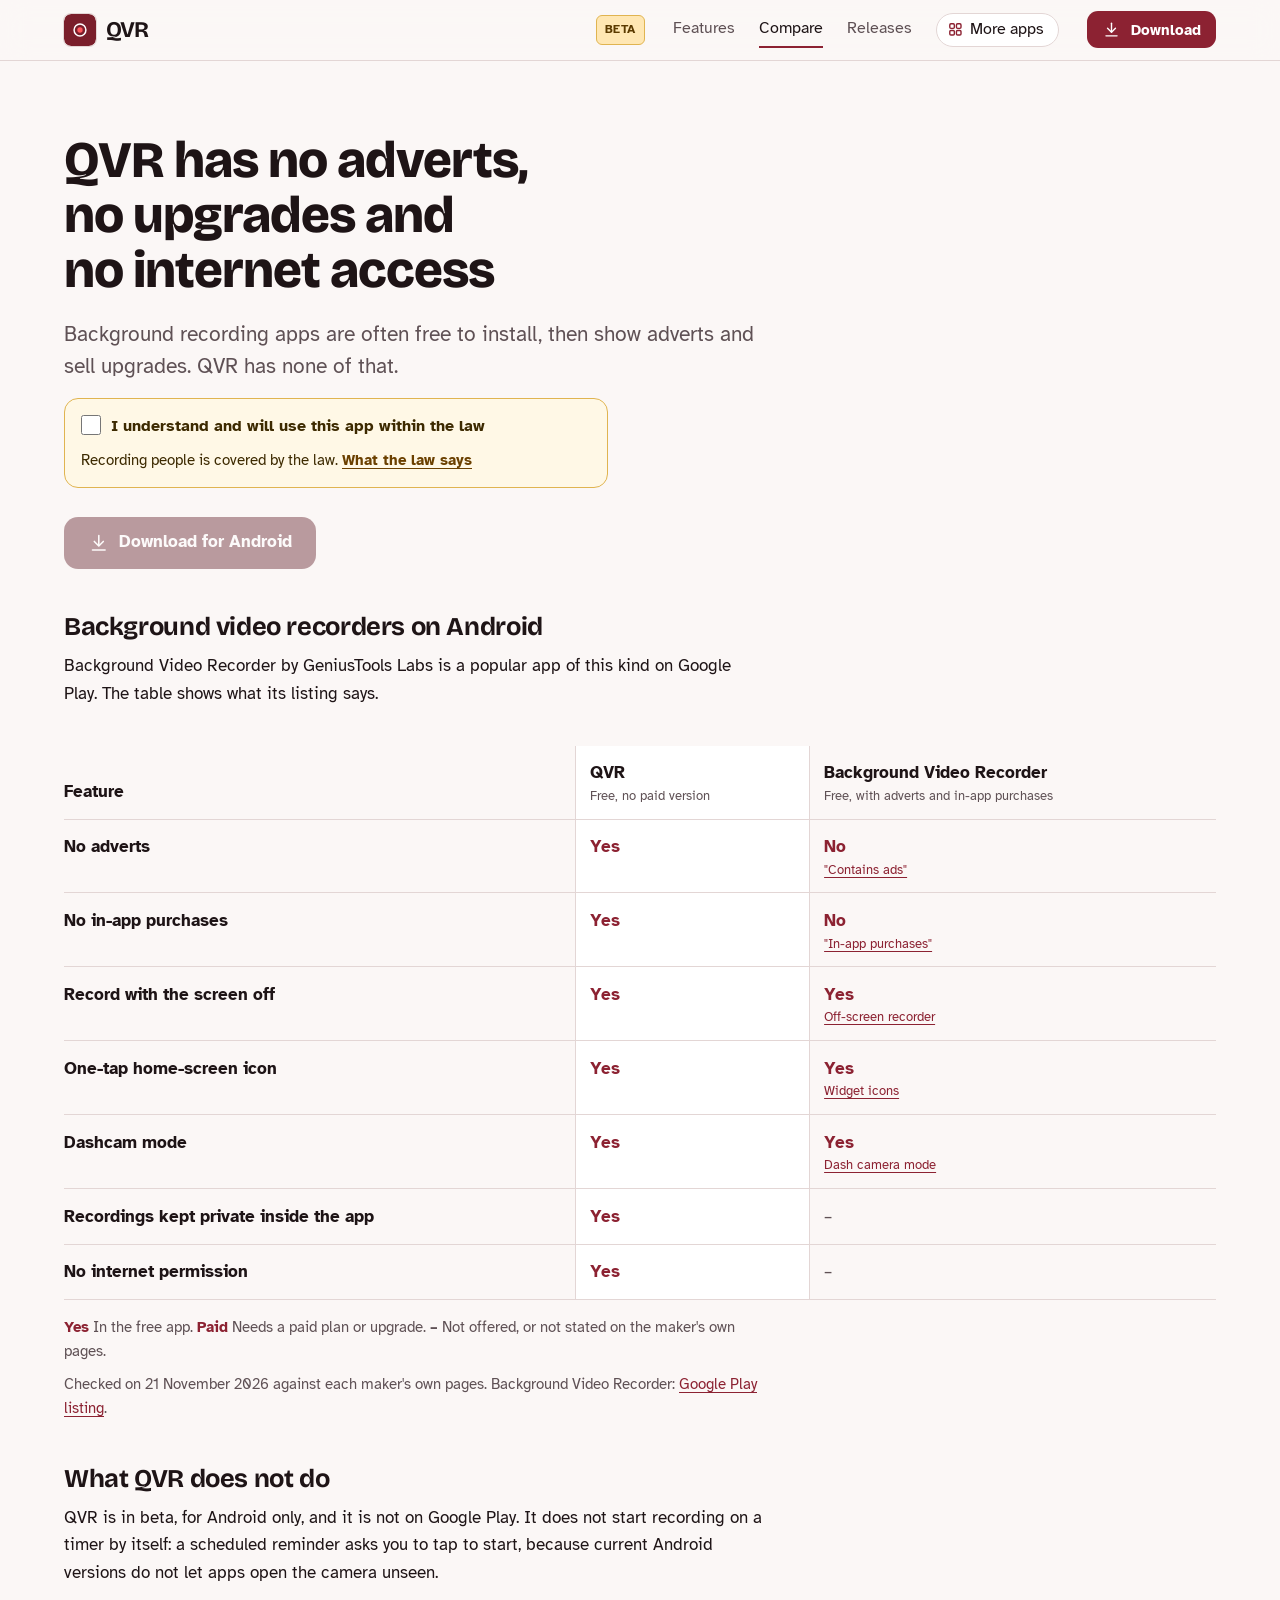
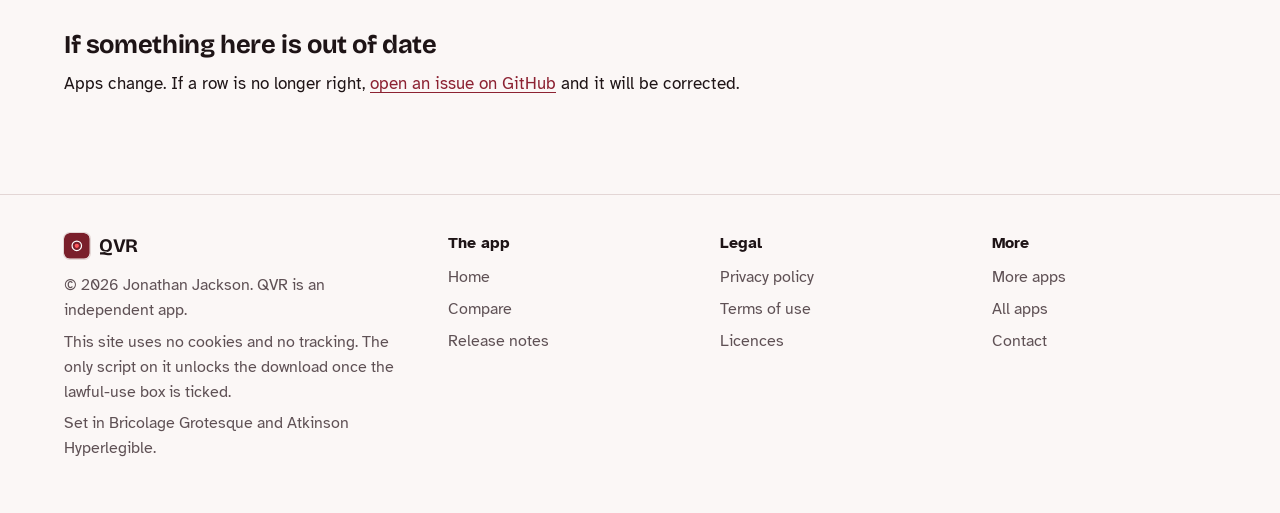
==== commit 61979d3d: "Call it a beta, and drop the line about phone testing" ====
--- a/compare.html
+++ b/compare.html
@@ -64,7 +64,7 @@
 <div class="measure">
 <p class="key"><strong class="yes">Yes</strong> In the free app. <strong class="pay">Paid</strong> Needs a paid plan or upgrade. <strong>&ndash;</strong> Not offered, or not stated on the maker's own pages.</p>
 <p class="key">Checked on 21 November 2026 against each maker's own pages. Background Video Recorder: <a href="https://play.google.com/store/apps/details?id=com.backgroundvideorecorder.videosnapshorts&hl=en">Google Play listing</a>.</p>
-<h2>What QVR does not do</h2><p>QVR is a test build, for Android only, and it is not on Google Play. It does not start recording on a timer by itself: a scheduled reminder asks you to tap to start, because current Android versions do not let apps open the camera unseen.</p>
+<h2>What QVR does not do</h2><p>QVR is in beta, for Android only, and it is not on Google Play. It does not start recording on a timer by itself: a scheduled reminder asks you to tap to start, because current Android versions do not let apps open the camera unseen.</p>
 <h2 id="wrong">If something here is out of date</h2>
 <p>Apps change. If a row is no longer right, <a href="https://github.com/CustomGPTer/qvr/issues">open an issue on GitHub</a> and it will be corrected.</p>
 </div>
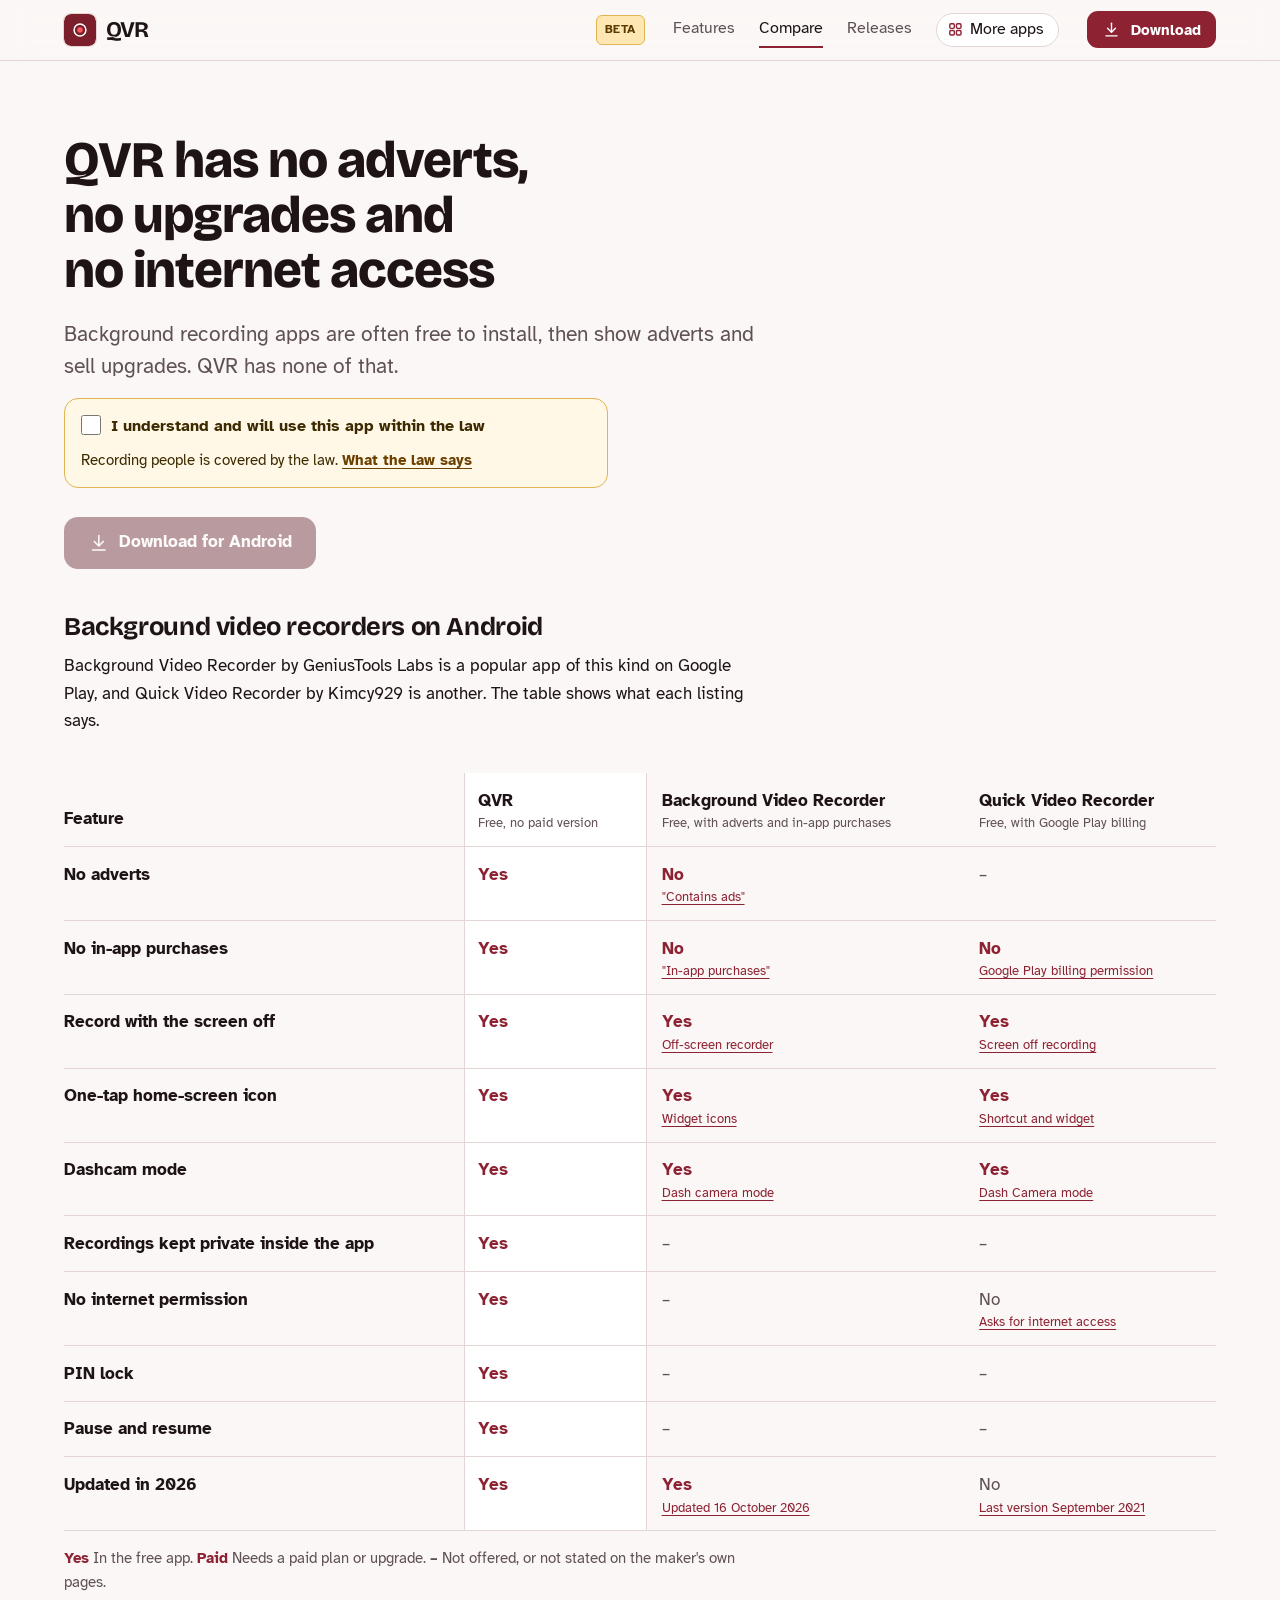
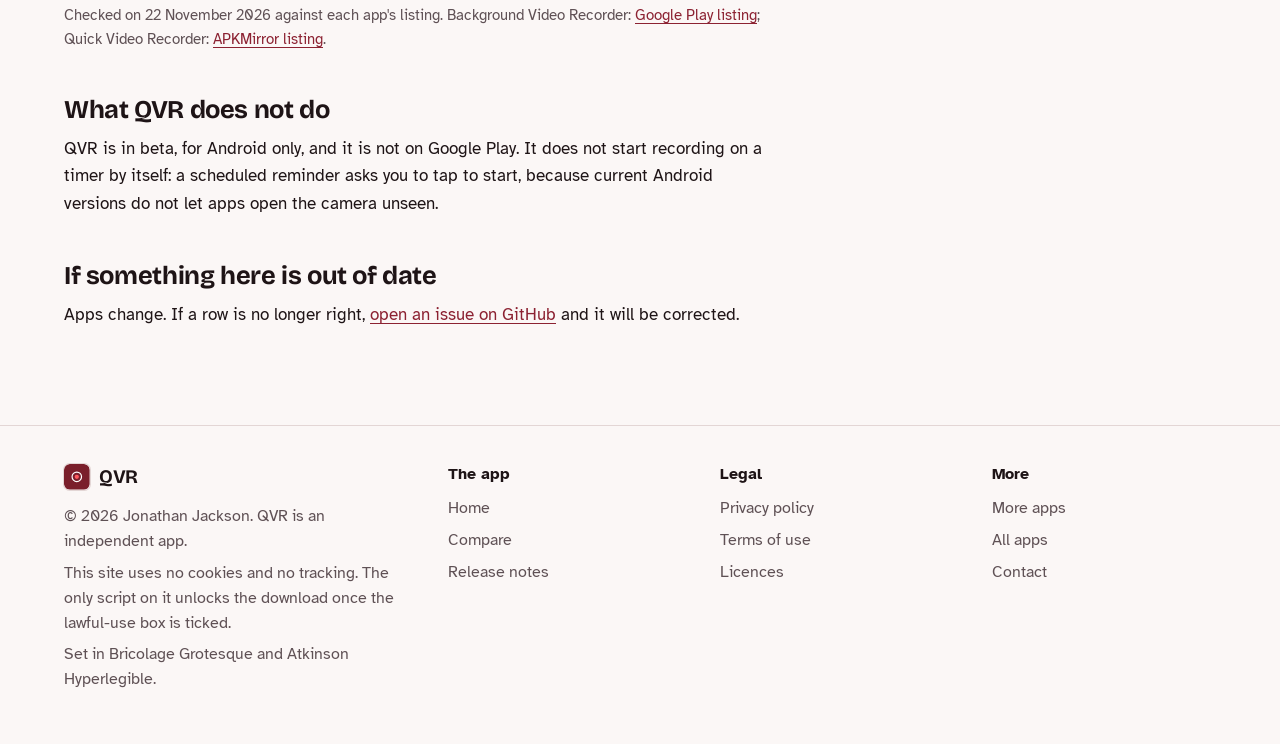
==== commit 803c6fa9: "Compare: add Quick Video Recorder column and three rows" ====
--- a/compare.html
+++ b/compare.html
@@ -3,16 +3,16 @@
 <head>
 <meta charset="utf-8">
 <meta name="viewport" content="width=device-width, initial-scale=1">
-<title>QVR compared with Background Video Recorder</title>
-<meta name="description" content="How QVR compares with Background Video Recorder, row by row, with each claim linked to its Google Play listing.">
+<title>QVR compared with Background Video Recorder and Quick Video Recorder</title>
+<meta name="description" content="How QVR compares with Background Video Recorder and Quick Video Recorder, row by row, with each claim linked to its listing.">
 <meta name="author" content="Jonathan Jackson">
 <link rel="canonical" href="https://customgpter.github.io/qvr/compare.html">
 <meta name="theme-color" content="#fbf7f6" media="(prefers-color-scheme: light)">
 <meta name="theme-color" content="#120b0d" media="(prefers-color-scheme: dark)">
 <meta property="og:type" content="website">
 <meta property="og:site_name" content="QVR">
-<meta property="og:title" content="QVR compared with Background Video Recorder">
-<meta property="og:description" content="How QVR compares with Background Video Recorder, row by row, with each claim linked to its Google Play listing.">
+<meta property="og:title" content="QVR compared with Background Video Recorder and Quick Video Recorder">
+<meta property="og:description" content="How QVR compares with Background Video Recorder and Quick Video Recorder, row by row, with each claim linked to its listing.">
 <meta property="og:url" content="https://customgpter.github.io/qvr/compare.html">
 <meta property="og:image" content="https://customgpter.github.io/qvr/assets/og.png">
 <meta property="og:image:width" content="1200">
@@ -45,25 +45,28 @@
 <p class="lede">Background recording apps are often free to install, then show adverts and sell upgrades. QVR has none of that.</p>
 <div class="gate-scope"><div class="law-box" data-gate><label><input type="checkbox"> I understand and will use this app within the law</label><p>Recording people is covered by the law. <a href="terms.html#law">What the law says</a></p><noscript><p>Turn on JavaScript to tick the box and download.</p></noscript></div><p class="get"><a class="button" data-href="https://github.com/CustomGPTer/qvr/releases/download/v2.4.0-beta1/QVR.apk" aria-disabled="true" role="link" tabindex="-1"><svg class="ico" viewBox="0 0 24 24" aria-hidden="true"><path d="M12 4v11"/><path d="M7 10.5l5 5 5-5"/><path d="M5 20h14"/></svg>Download for Android</a></p></div>
 <h2 id="table">Background video recorders on Android</h2>
-<p>Background Video Recorder by GeniusTools Labs is a popular app of this kind on Google Play. The table shows what its listing says.</p>
+<p>Background Video Recorder by GeniusTools Labs is a popular app of this kind on Google Play, and Quick Video Recorder by Kimcy929 is another. The table shows what each listing says.</p>
 </div>
 <div class="scroll">
 <table class="cmp">
-<thead><tr><th scope="col">Feature</th><th scope="col" class="ours">QVR<small>Free, no paid version</small></th><th scope="col">Background Video Recorder<small>Free, with adverts and in-app purchases</small></th></tr></thead>
+<thead><tr><th scope="col">Feature</th><th scope="col" class="ours">QVR<small>Free, no paid version</small></th><th scope="col">Background Video Recorder<small>Free, with adverts and in-app purchases</small></th><th scope="col">Quick Video Recorder<small>Free, with Google Play billing</small></th></tr></thead>
 <tbody>
-<tr><th scope="row">No adverts</th><td class="yes ours"><span class="app">QVR</span><span class="v">Yes</span></td><td class="pay"><span class="app">Background Video Recorder</span><span class="v">No<small><a href="https://play.google.com/store/apps/details?id=com.backgroundvideorecorder.videosnapshorts&hl=en">"Contains ads"</a></small></span></td></tr>
-<tr><th scope="row">No in-app purchases</th><td class="yes ours"><span class="app">QVR</span><span class="v">Yes</span></td><td class="pay"><span class="app">Background Video Recorder</span><span class="v">No<small><a href="https://play.google.com/store/apps/details?id=com.backgroundvideorecorder.videosnapshorts&hl=en">"In-app purchases"</a></small></span></td></tr>
-<tr><th scope="row">Record with the screen off</th><td class="yes ours"><span class="app">QVR</span><span class="v">Yes</span></td><td class="yes"><span class="app">Background Video Recorder</span><span class="v">Yes<small><a href="https://play.google.com/store/apps/details?id=com.backgroundvideorecorder.videosnapshorts&hl=en">Off-screen recorder</a></small></span></td></tr>
-<tr><th scope="row">One-tap home-screen icon</th><td class="yes ours"><span class="app">QVR</span><span class="v">Yes</span></td><td class="yes"><span class="app">Background Video Recorder</span><span class="v">Yes<small><a href="https://play.google.com/store/apps/details?id=com.backgroundvideorecorder.videosnapshorts&hl=en">Widget icons</a></small></span></td></tr>
-<tr><th scope="row">Dashcam mode</th><td class="yes ours"><span class="app">QVR</span><span class="v">Yes</span></td><td class="yes"><span class="app">Background Video Recorder</span><span class="v">Yes<small><a href="https://play.google.com/store/apps/details?id=com.backgroundvideorecorder.videosnapshorts&hl=en">Dash camera mode</a></small></span></td></tr>
-<tr><th scope="row">Recordings kept private inside the app</th><td class="yes ours"><span class="app">QVR</span><span class="v">Yes</span></td><td class="na"><span class="app">Background Video Recorder</span><span class="v">&ndash;</span></td></tr>
-<tr><th scope="row">No internet permission</th><td class="yes ours"><span class="app">QVR</span><span class="v">Yes</span></td><td class="na"><span class="app">Background Video Recorder</span><span class="v">&ndash;</span></td></tr>
+<tr><th scope="row">No adverts</th><td class="yes ours"><span class="app">QVR</span><span class="v">Yes</span></td><td class="pay"><span class="app">Background Video Recorder</span><span class="v">No<small><a href="https://play.google.com/store/apps/details?id=com.backgroundvideorecorder.videosnapshorts&hl=en">"Contains ads"</a></small></span></td><td class="na"><span class="app">Quick Video Recorder</span><span class="v">&ndash;</span></td></tr>
+<tr><th scope="row">No in-app purchases</th><td class="yes ours"><span class="app">QVR</span><span class="v">Yes</span></td><td class="pay"><span class="app">Background Video Recorder</span><span class="v">No<small><a href="https://play.google.com/store/apps/details?id=com.backgroundvideorecorder.videosnapshorts&hl=en">"In-app purchases"</a></small></span></td><td class="pay"><span class="app">Quick Video Recorder</span><span class="v">No<small><a href="https://www.apkmirror.com/apk/kimcy929/quick-video-recorder-background-video-recorder/quick-video-recorder-background-video-recorder-1-3-6-3-release/quick-video-recorder-1-3-6-3-android-apk-download/">Google Play billing permission</a></small></span></td></tr>
+<tr><th scope="row">Record with the screen off</th><td class="yes ours"><span class="app">QVR</span><span class="v">Yes</span></td><td class="yes"><span class="app">Background Video Recorder</span><span class="v">Yes<small><a href="https://play.google.com/store/apps/details?id=com.backgroundvideorecorder.videosnapshorts&hl=en">Off-screen recorder</a></small></span></td><td class="yes"><span class="app">Quick Video Recorder</span><span class="v">Yes<small><a href="https://www.apkmirror.com/apk/kimcy929/quick-video-recorder-background-video-recorder/quick-video-recorder-background-video-recorder-1-3-6-3-release/quick-video-recorder-1-3-6-3-android-apk-download/">Screen off recording</a></small></span></td></tr>
+<tr><th scope="row">One-tap home-screen icon</th><td class="yes ours"><span class="app">QVR</span><span class="v">Yes</span></td><td class="yes"><span class="app">Background Video Recorder</span><span class="v">Yes<small><a href="https://play.google.com/store/apps/details?id=com.backgroundvideorecorder.videosnapshorts&hl=en">Widget icons</a></small></span></td><td class="yes"><span class="app">Quick Video Recorder</span><span class="v">Yes<small><a href="https://www.apkmirror.com/apk/kimcy929/quick-video-recorder-background-video-recorder/quick-video-recorder-background-video-recorder-1-3-6-3-release/quick-video-recorder-1-3-6-3-android-apk-download/">Shortcut and widget</a></small></span></td></tr>
+<tr><th scope="row">Dashcam mode</th><td class="yes ours"><span class="app">QVR</span><span class="v">Yes</span></td><td class="yes"><span class="app">Background Video Recorder</span><span class="v">Yes<small><a href="https://play.google.com/store/apps/details?id=com.backgroundvideorecorder.videosnapshorts&hl=en">Dash camera mode</a></small></span></td><td class="yes"><span class="app">Quick Video Recorder</span><span class="v">Yes<small><a href="https://www.apkmirror.com/apk/kimcy929/quick-video-recorder-background-video-recorder/quick-video-recorder-background-video-recorder-1-3-6-3-release/quick-video-recorder-1-3-6-3-android-apk-download/">Dash Camera mode</a></small></span></td></tr>
+<tr><th scope="row">Recordings kept private inside the app</th><td class="yes ours"><span class="app">QVR</span><span class="v">Yes</span></td><td class="na"><span class="app">Background Video Recorder</span><span class="v">&ndash;</span></td><td class="na"><span class="app">Quick Video Recorder</span><span class="v">&ndash;</span></td></tr>
+<tr><th scope="row">No internet permission</th><td class="yes ours"><span class="app">QVR</span><span class="v">Yes</span></td><td class="na"><span class="app">Background Video Recorder</span><span class="v">&ndash;</span></td><td class="na"><span class="app">Quick Video Recorder</span><span class="v">No<small><a href="https://www.apkmirror.com/apk/kimcy929/quick-video-recorder-background-video-recorder/quick-video-recorder-background-video-recorder-1-3-6-3-release/quick-video-recorder-1-3-6-3-android-apk-download/">Asks for internet access</a></small></span></td></tr>
+<tr><th scope="row">PIN lock</th><td class="yes ours"><span class="app">QVR</span><span class="v">Yes</span></td><td class="na"><span class="app">Background Video Recorder</span><span class="v">&ndash;</span></td><td class="na"><span class="app">Quick Video Recorder</span><span class="v">&ndash;</span></td></tr>
+<tr><th scope="row">Pause and resume</th><td class="yes ours"><span class="app">QVR</span><span class="v">Yes</span></td><td class="na"><span class="app">Background Video Recorder</span><span class="v">&ndash;</span></td><td class="na"><span class="app">Quick Video Recorder</span><span class="v">&ndash;</span></td></tr>
+<tr><th scope="row">Updated in 2026</th><td class="yes ours"><span class="app">QVR</span><span class="v">Yes</span></td><td class="yes"><span class="app">Background Video Recorder</span><span class="v">Yes<small><a href="https://play.google.com/store/apps/details?id=com.backgroundvideorecorder.videosnapshorts&hl=en">Updated 16 October 2026</a></small></span></td><td class="na"><span class="app">Quick Video Recorder</span><span class="v">No<small><a href="https://www.apkmirror.com/apk/kimcy929/quick-video-recorder-background-video-recorder/quick-video-recorder-background-video-recorder-1-3-6-3-release/quick-video-recorder-1-3-6-3-android-apk-download/">Last version September 2021</a></small></span></td></tr>
 </tbody>
 </table>
 </div>
 <div class="measure">
 <p class="key"><strong class="yes">Yes</strong> In the free app. <strong class="pay">Paid</strong> Needs a paid plan or upgrade. <strong>&ndash;</strong> Not offered, or not stated on the maker's own pages.</p>
-<p class="key">Checked on 21 November 2026 against each maker's own pages. Background Video Recorder: <a href="https://play.google.com/store/apps/details?id=com.backgroundvideorecorder.videosnapshorts&hl=en">Google Play listing</a>.</p>
+<p class="key">Checked on 22 November 2026 against each app's listing. Background Video Recorder: <a href="https://play.google.com/store/apps/details?id=com.backgroundvideorecorder.videosnapshorts&hl=en">Google Play listing</a>; Quick Video Recorder: <a href="https://www.apkmirror.com/apk/kimcy929/quick-video-recorder-background-video-recorder/quick-video-recorder-background-video-recorder-1-3-6-3-release/quick-video-recorder-1-3-6-3-android-apk-download/">APKMirror listing</a>.</p>
 <h2>What QVR does not do</h2><p>QVR is in beta, for Android only, and it is not on Google Play. It does not start recording on a timer by itself: a scheduled reminder asks you to tap to start, because current Android versions do not let apps open the camera unseen.</p>
 <h2 id="wrong">If something here is out of date</h2>
 <p>Apps change. If a row is no longer right, <a href="https://github.com/CustomGPTer/qvr/issues">open an issue on GitHub</a> and it will be corrected.</p>
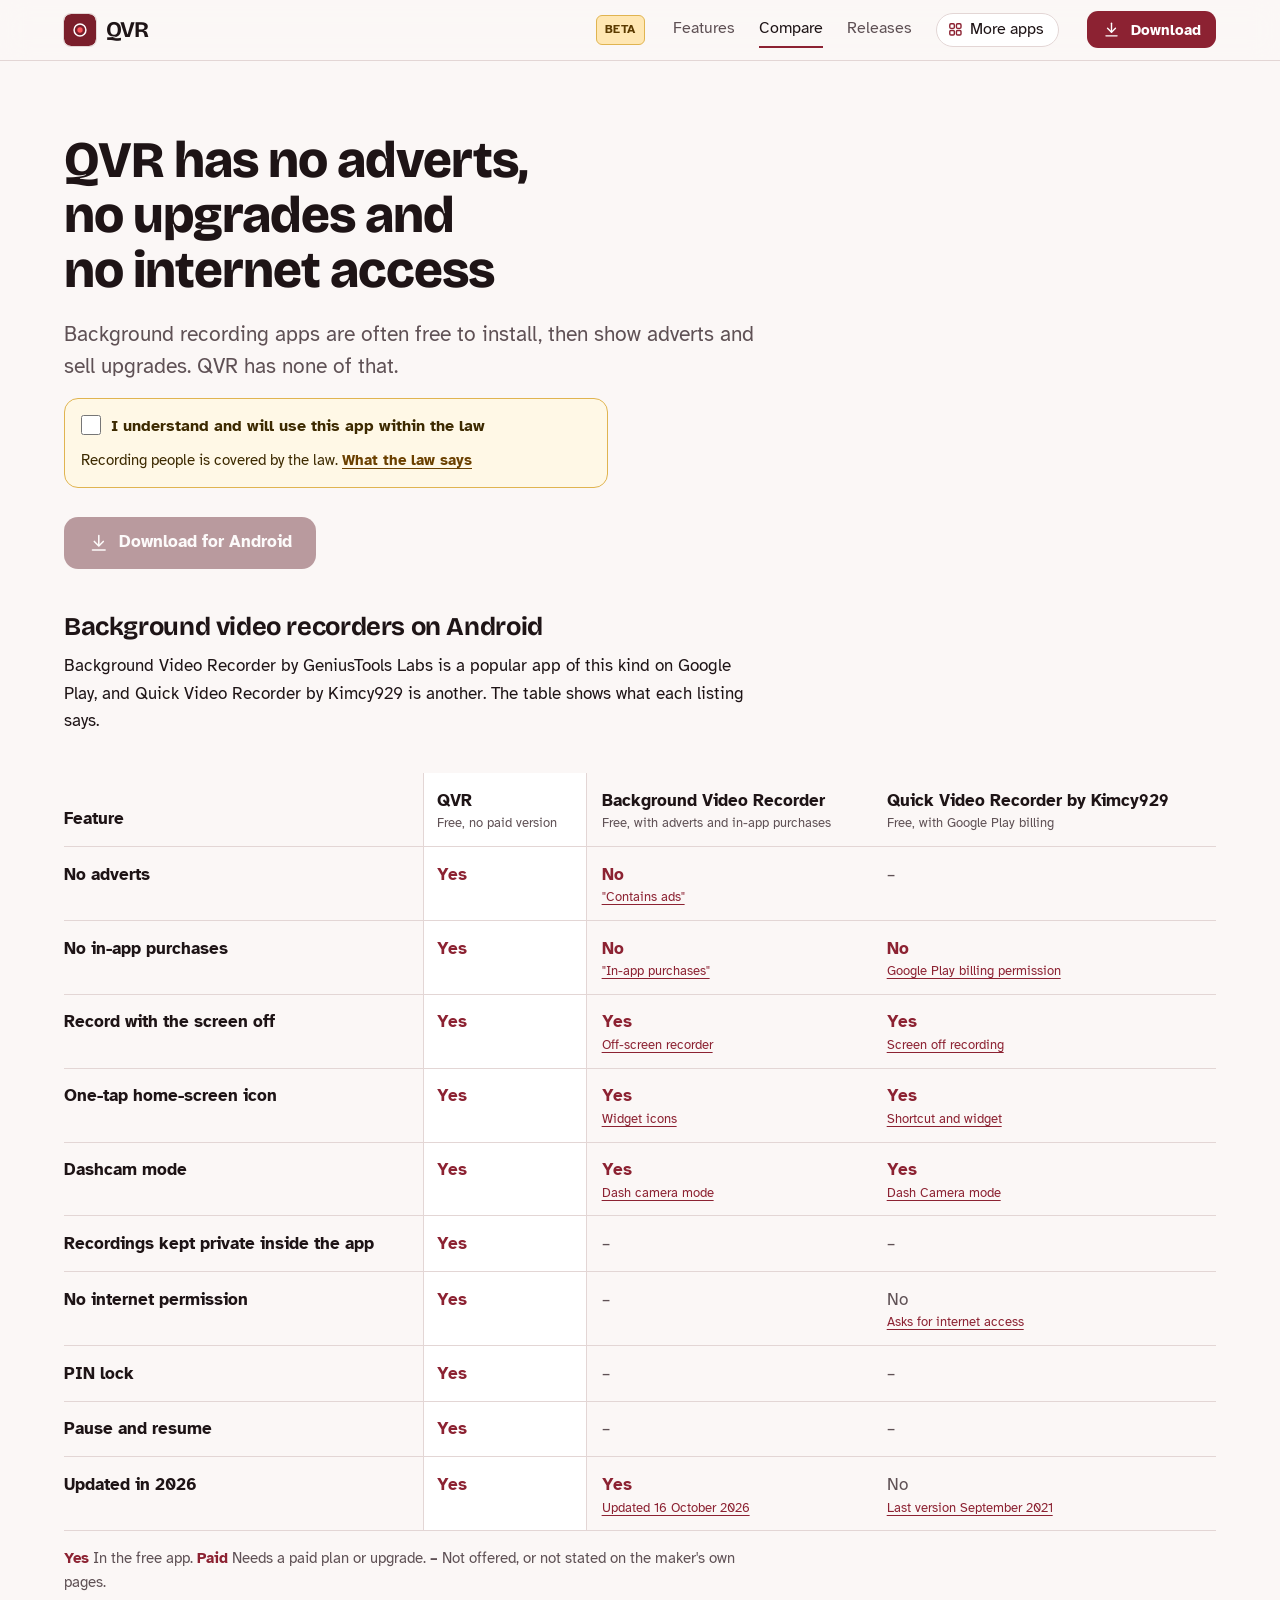
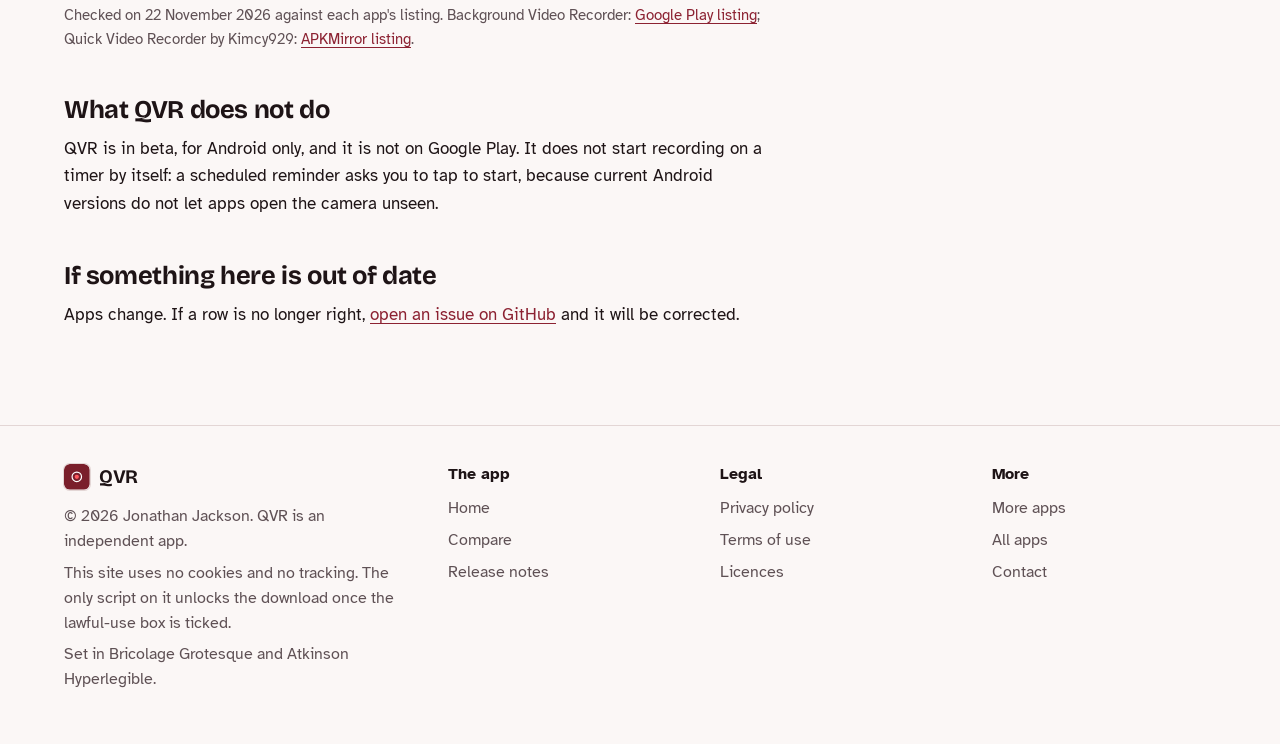
==== commit 6cca8809: "Compare: name Kimcy929 in the column and title" ====
--- a/compare.html
+++ b/compare.html
@@ -3,16 +3,16 @@
 <head>
 <meta charset="utf-8">
 <meta name="viewport" content="width=device-width, initial-scale=1">
-<title>QVR compared with Background Video Recorder and Quick Video Recorder</title>
-<meta name="description" content="How QVR compares with Background Video Recorder and Quick Video Recorder, row by row, with each claim linked to its listing.">
+<title>QVR compared with Background Video Recorder and Quick Video Recorder by Kimcy929</title>
+<meta name="description" content="How QVR compares with Background Video Recorder and Quick Video Recorder by Kimcy929, row by row, with each claim linked to its listing.">
 <meta name="author" content="Jonathan Jackson">
 <link rel="canonical" href="https://customgpter.github.io/qvr/compare.html">
 <meta name="theme-color" content="#fbf7f6" media="(prefers-color-scheme: light)">
 <meta name="theme-color" content="#120b0d" media="(prefers-color-scheme: dark)">
 <meta property="og:type" content="website">
 <meta property="og:site_name" content="QVR">
-<meta property="og:title" content="QVR compared with Background Video Recorder and Quick Video Recorder">
-<meta property="og:description" content="How QVR compares with Background Video Recorder and Quick Video Recorder, row by row, with each claim linked to its listing.">
+<meta property="og:title" content="QVR compared with Background Video Recorder and Quick Video Recorder by Kimcy929">
+<meta property="og:description" content="How QVR compares with Background Video Recorder and Quick Video Recorder by Kimcy929, row by row, with each claim linked to its listing.">
 <meta property="og:url" content="https://customgpter.github.io/qvr/compare.html">
 <meta property="og:image" content="https://customgpter.github.io/qvr/assets/og.png">
 <meta property="og:image:width" content="1200">
@@ -49,24 +49,24 @@
 </div>
 <div class="scroll">
 <table class="cmp">
-<thead><tr><th scope="col">Feature</th><th scope="col" class="ours">QVR<small>Free, no paid version</small></th><th scope="col">Background Video Recorder<small>Free, with adverts and in-app purchases</small></th><th scope="col">Quick Video Recorder<small>Free, with Google Play billing</small></th></tr></thead>
+<thead><tr><th scope="col">Feature</th><th scope="col" class="ours">QVR<small>Free, no paid version</small></th><th scope="col">Background Video Recorder<small>Free, with adverts and in-app purchases</small></th><th scope="col">Quick Video Recorder by Kimcy929<small>Free, with Google Play billing</small></th></tr></thead>
 <tbody>
-<tr><th scope="row">No adverts</th><td class="yes ours"><span class="app">QVR</span><span class="v">Yes</span></td><td class="pay"><span class="app">Background Video Recorder</span><span class="v">No<small><a href="https://play.google.com/store/apps/details?id=com.backgroundvideorecorder.videosnapshorts&hl=en">"Contains ads"</a></small></span></td><td class="na"><span class="app">Quick Video Recorder</span><span class="v">&ndash;</span></td></tr>
-<tr><th scope="row">No in-app purchases</th><td class="yes ours"><span class="app">QVR</span><span class="v">Yes</span></td><td class="pay"><span class="app">Background Video Recorder</span><span class="v">No<small><a href="https://play.google.com/store/apps/details?id=com.backgroundvideorecorder.videosnapshorts&hl=en">"In-app purchases"</a></small></span></td><td class="pay"><span class="app">Quick Video Recorder</span><span class="v">No<small><a href="https://www.apkmirror.com/apk/kimcy929/quick-video-recorder-background-video-recorder/quick-video-recorder-background-video-recorder-1-3-6-3-release/quick-video-recorder-1-3-6-3-android-apk-download/">Google Play billing permission</a></small></span></td></tr>
-<tr><th scope="row">Record with the screen off</th><td class="yes ours"><span class="app">QVR</span><span class="v">Yes</span></td><td class="yes"><span class="app">Background Video Recorder</span><span class="v">Yes<small><a href="https://play.google.com/store/apps/details?id=com.backgroundvideorecorder.videosnapshorts&hl=en">Off-screen recorder</a></small></span></td><td class="yes"><span class="app">Quick Video Recorder</span><span class="v">Yes<small><a href="https://www.apkmirror.com/apk/kimcy929/quick-video-recorder-background-video-recorder/quick-video-recorder-background-video-recorder-1-3-6-3-release/quick-video-recorder-1-3-6-3-android-apk-download/">Screen off recording</a></small></span></td></tr>
-<tr><th scope="row">One-tap home-screen icon</th><td class="yes ours"><span class="app">QVR</span><span class="v">Yes</span></td><td class="yes"><span class="app">Background Video Recorder</span><span class="v">Yes<small><a href="https://play.google.com/store/apps/details?id=com.backgroundvideorecorder.videosnapshorts&hl=en">Widget icons</a></small></span></td><td class="yes"><span class="app">Quick Video Recorder</span><span class="v">Yes<small><a href="https://www.apkmirror.com/apk/kimcy929/quick-video-recorder-background-video-recorder/quick-video-recorder-background-video-recorder-1-3-6-3-release/quick-video-recorder-1-3-6-3-android-apk-download/">Shortcut and widget</a></small></span></td></tr>
-<tr><th scope="row">Dashcam mode</th><td class="yes ours"><span class="app">QVR</span><span class="v">Yes</span></td><td class="yes"><span class="app">Background Video Recorder</span><span class="v">Yes<small><a href="https://play.google.com/store/apps/details?id=com.backgroundvideorecorder.videosnapshorts&hl=en">Dash camera mode</a></small></span></td><td class="yes"><span class="app">Quick Video Recorder</span><span class="v">Yes<small><a href="https://www.apkmirror.com/apk/kimcy929/quick-video-recorder-background-video-recorder/quick-video-recorder-background-video-recorder-1-3-6-3-release/quick-video-recorder-1-3-6-3-android-apk-download/">Dash Camera mode</a></small></span></td></tr>
-<tr><th scope="row">Recordings kept private inside the app</th><td class="yes ours"><span class="app">QVR</span><span class="v">Yes</span></td><td class="na"><span class="app">Background Video Recorder</span><span class="v">&ndash;</span></td><td class="na"><span class="app">Quick Video Recorder</span><span class="v">&ndash;</span></td></tr>
-<tr><th scope="row">No internet permission</th><td class="yes ours"><span class="app">QVR</span><span class="v">Yes</span></td><td class="na"><span class="app">Background Video Recorder</span><span class="v">&ndash;</span></td><td class="na"><span class="app">Quick Video Recorder</span><span class="v">No<small><a href="https://www.apkmirror.com/apk/kimcy929/quick-video-recorder-background-video-recorder/quick-video-recorder-background-video-recorder-1-3-6-3-release/quick-video-recorder-1-3-6-3-android-apk-download/">Asks for internet access</a></small></span></td></tr>
-<tr><th scope="row">PIN lock</th><td class="yes ours"><span class="app">QVR</span><span class="v">Yes</span></td><td class="na"><span class="app">Background Video Recorder</span><span class="v">&ndash;</span></td><td class="na"><span class="app">Quick Video Recorder</span><span class="v">&ndash;</span></td></tr>
-<tr><th scope="row">Pause and resume</th><td class="yes ours"><span class="app">QVR</span><span class="v">Yes</span></td><td class="na"><span class="app">Background Video Recorder</span><span class="v">&ndash;</span></td><td class="na"><span class="app">Quick Video Recorder</span><span class="v">&ndash;</span></td></tr>
-<tr><th scope="row">Updated in 2026</th><td class="yes ours"><span class="app">QVR</span><span class="v">Yes</span></td><td class="yes"><span class="app">Background Video Recorder</span><span class="v">Yes<small><a href="https://play.google.com/store/apps/details?id=com.backgroundvideorecorder.videosnapshorts&hl=en">Updated 16 October 2026</a></small></span></td><td class="na"><span class="app">Quick Video Recorder</span><span class="v">No<small><a href="https://www.apkmirror.com/apk/kimcy929/quick-video-recorder-background-video-recorder/quick-video-recorder-background-video-recorder-1-3-6-3-release/quick-video-recorder-1-3-6-3-android-apk-download/">Last version September 2021</a></small></span></td></tr>
+<tr><th scope="row">No adverts</th><td class="yes ours"><span class="app">QVR</span><span class="v">Yes</span></td><td class="pay"><span class="app">Background Video Recorder</span><span class="v">No<small><a href="https://play.google.com/store/apps/details?id=com.backgroundvideorecorder.videosnapshorts&hl=en">"Contains ads"</a></small></span></td><td class="na"><span class="app">Quick Video Recorder by Kimcy929</span><span class="v">&ndash;</span></td></tr>
+<tr><th scope="row">No in-app purchases</th><td class="yes ours"><span class="app">QVR</span><span class="v">Yes</span></td><td class="pay"><span class="app">Background Video Recorder</span><span class="v">No<small><a href="https://play.google.com/store/apps/details?id=com.backgroundvideorecorder.videosnapshorts&hl=en">"In-app purchases"</a></small></span></td><td class="pay"><span class="app">Quick Video Recorder by Kimcy929</span><span class="v">No<small><a href="https://www.apkmirror.com/apk/kimcy929/quick-video-recorder-background-video-recorder/quick-video-recorder-background-video-recorder-1-3-6-3-release/quick-video-recorder-1-3-6-3-android-apk-download/">Google Play billing permission</a></small></span></td></tr>
+<tr><th scope="row">Record with the screen off</th><td class="yes ours"><span class="app">QVR</span><span class="v">Yes</span></td><td class="yes"><span class="app">Background Video Recorder</span><span class="v">Yes<small><a href="https://play.google.com/store/apps/details?id=com.backgroundvideorecorder.videosnapshorts&hl=en">Off-screen recorder</a></small></span></td><td class="yes"><span class="app">Quick Video Recorder by Kimcy929</span><span class="v">Yes<small><a href="https://www.apkmirror.com/apk/kimcy929/quick-video-recorder-background-video-recorder/quick-video-recorder-background-video-recorder-1-3-6-3-release/quick-video-recorder-1-3-6-3-android-apk-download/">Screen off recording</a></small></span></td></tr>
+<tr><th scope="row">One-tap home-screen icon</th><td class="yes ours"><span class="app">QVR</span><span class="v">Yes</span></td><td class="yes"><span class="app">Background Video Recorder</span><span class="v">Yes<small><a href="https://play.google.com/store/apps/details?id=com.backgroundvideorecorder.videosnapshorts&hl=en">Widget icons</a></small></span></td><td class="yes"><span class="app">Quick Video Recorder by Kimcy929</span><span class="v">Yes<small><a href="https://www.apkmirror.com/apk/kimcy929/quick-video-recorder-background-video-recorder/quick-video-recorder-background-video-recorder-1-3-6-3-release/quick-video-recorder-1-3-6-3-android-apk-download/">Shortcut and widget</a></small></span></td></tr>
+<tr><th scope="row">Dashcam mode</th><td class="yes ours"><span class="app">QVR</span><span class="v">Yes</span></td><td class="yes"><span class="app">Background Video Recorder</span><span class="v">Yes<small><a href="https://play.google.com/store/apps/details?id=com.backgroundvideorecorder.videosnapshorts&hl=en">Dash camera mode</a></small></span></td><td class="yes"><span class="app">Quick Video Recorder by Kimcy929</span><span class="v">Yes<small><a href="https://www.apkmirror.com/apk/kimcy929/quick-video-recorder-background-video-recorder/quick-video-recorder-background-video-recorder-1-3-6-3-release/quick-video-recorder-1-3-6-3-android-apk-download/">Dash Camera mode</a></small></span></td></tr>
+<tr><th scope="row">Recordings kept private inside the app</th><td class="yes ours"><span class="app">QVR</span><span class="v">Yes</span></td><td class="na"><span class="app">Background Video Recorder</span><span class="v">&ndash;</span></td><td class="na"><span class="app">Quick Video Recorder by Kimcy929</span><span class="v">&ndash;</span></td></tr>
+<tr><th scope="row">No internet permission</th><td class="yes ours"><span class="app">QVR</span><span class="v">Yes</span></td><td class="na"><span class="app">Background Video Recorder</span><span class="v">&ndash;</span></td><td class="na"><span class="app">Quick Video Recorder by Kimcy929</span><span class="v">No<small><a href="https://www.apkmirror.com/apk/kimcy929/quick-video-recorder-background-video-recorder/quick-video-recorder-background-video-recorder-1-3-6-3-release/quick-video-recorder-1-3-6-3-android-apk-download/">Asks for internet access</a></small></span></td></tr>
+<tr><th scope="row">PIN lock</th><td class="yes ours"><span class="app">QVR</span><span class="v">Yes</span></td><td class="na"><span class="app">Background Video Recorder</span><span class="v">&ndash;</span></td><td class="na"><span class="app">Quick Video Recorder by Kimcy929</span><span class="v">&ndash;</span></td></tr>
+<tr><th scope="row">Pause and resume</th><td class="yes ours"><span class="app">QVR</span><span class="v">Yes</span></td><td class="na"><span class="app">Background Video Recorder</span><span class="v">&ndash;</span></td><td class="na"><span class="app">Quick Video Recorder by Kimcy929</span><span class="v">&ndash;</span></td></tr>
+<tr><th scope="row">Updated in 2026</th><td class="yes ours"><span class="app">QVR</span><span class="v">Yes</span></td><td class="yes"><span class="app">Background Video Recorder</span><span class="v">Yes<small><a href="https://play.google.com/store/apps/details?id=com.backgroundvideorecorder.videosnapshorts&hl=en">Updated 16 October 2026</a></small></span></td><td class="na"><span class="app">Quick Video Recorder by Kimcy929</span><span class="v">No<small><a href="https://www.apkmirror.com/apk/kimcy929/quick-video-recorder-background-video-recorder/quick-video-recorder-background-video-recorder-1-3-6-3-release/quick-video-recorder-1-3-6-3-android-apk-download/">Last version September 2021</a></small></span></td></tr>
 </tbody>
 </table>
 </div>
 <div class="measure">
 <p class="key"><strong class="yes">Yes</strong> In the free app. <strong class="pay">Paid</strong> Needs a paid plan or upgrade. <strong>&ndash;</strong> Not offered, or not stated on the maker's own pages.</p>
-<p class="key">Checked on 22 November 2026 against each app's listing. Background Video Recorder: <a href="https://play.google.com/store/apps/details?id=com.backgroundvideorecorder.videosnapshorts&hl=en">Google Play listing</a>; Quick Video Recorder: <a href="https://www.apkmirror.com/apk/kimcy929/quick-video-recorder-background-video-recorder/quick-video-recorder-background-video-recorder-1-3-6-3-release/quick-video-recorder-1-3-6-3-android-apk-download/">APKMirror listing</a>.</p>
+<p class="key">Checked on 22 November 2026 against each app's listing. Background Video Recorder: <a href="https://play.google.com/store/apps/details?id=com.backgroundvideorecorder.videosnapshorts&hl=en">Google Play listing</a>; Quick Video Recorder by Kimcy929: <a href="https://www.apkmirror.com/apk/kimcy929/quick-video-recorder-background-video-recorder/quick-video-recorder-background-video-recorder-1-3-6-3-release/quick-video-recorder-1-3-6-3-android-apk-download/">APKMirror listing</a>.</p>
 <h2>What QVR does not do</h2><p>QVR is in beta, for Android only, and it is not on Google Play. It does not start recording on a timer by itself: a scheduled reminder asks you to tap to start, because current Android versions do not let apps open the camera unseen.</p>
 <h2 id="wrong">If something here is out of date</h2>
 <p>Apps change. If a row is no longer right, <a href="https://github.com/CustomGPTer/qvr/issues">open an issue on GitHub</a> and it will be corrected.</p>
